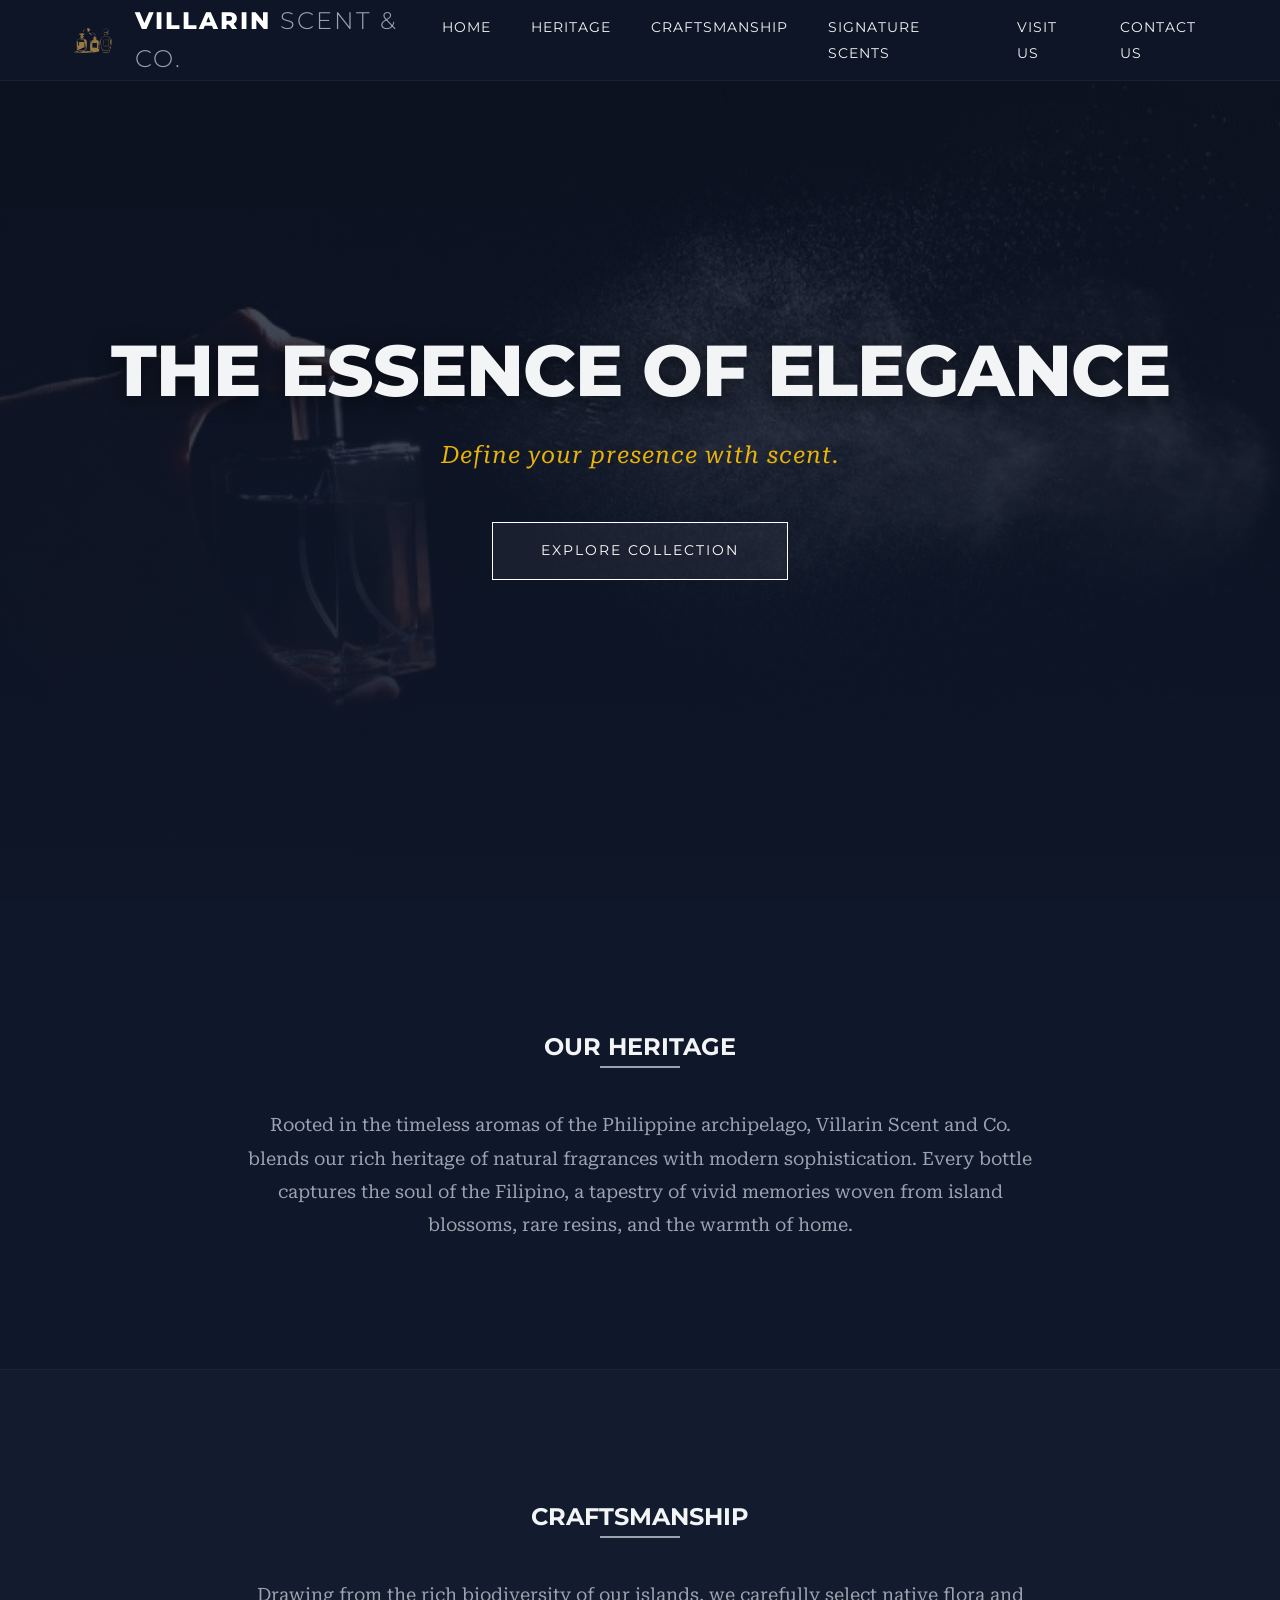
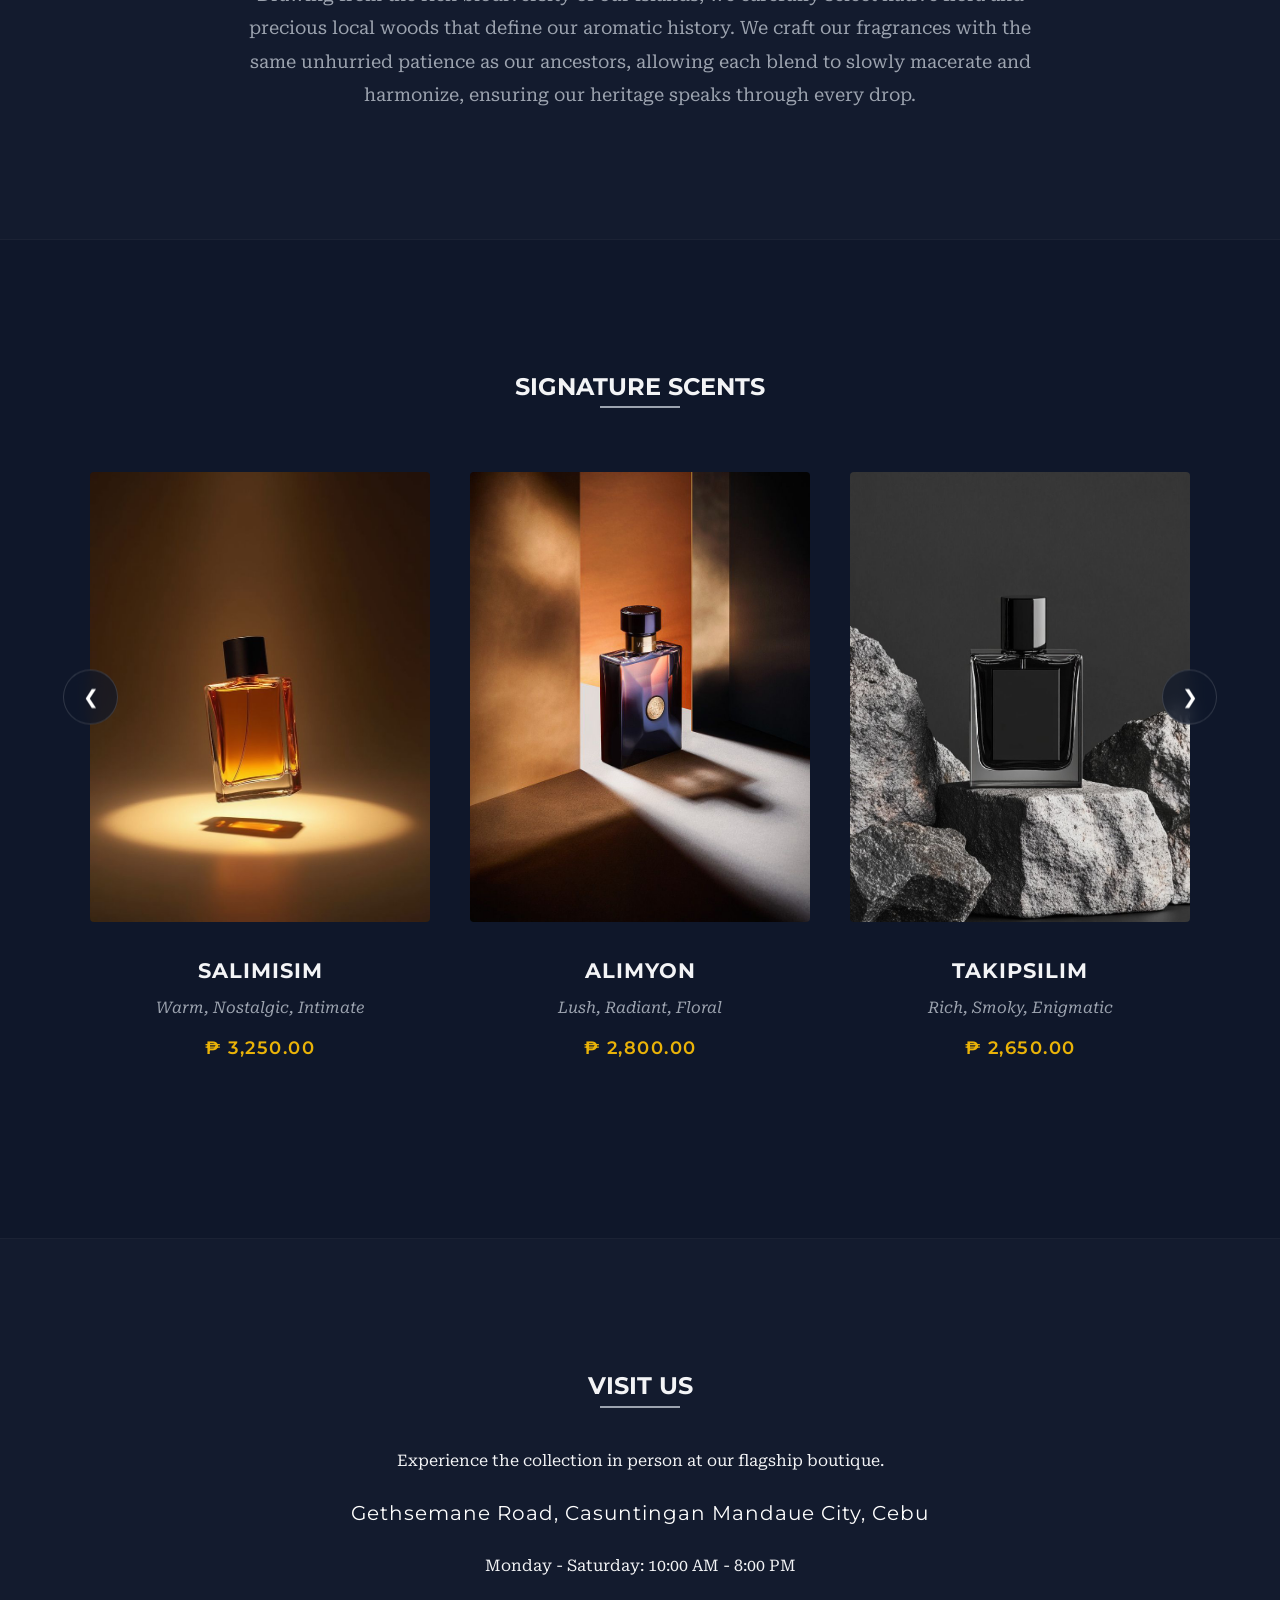
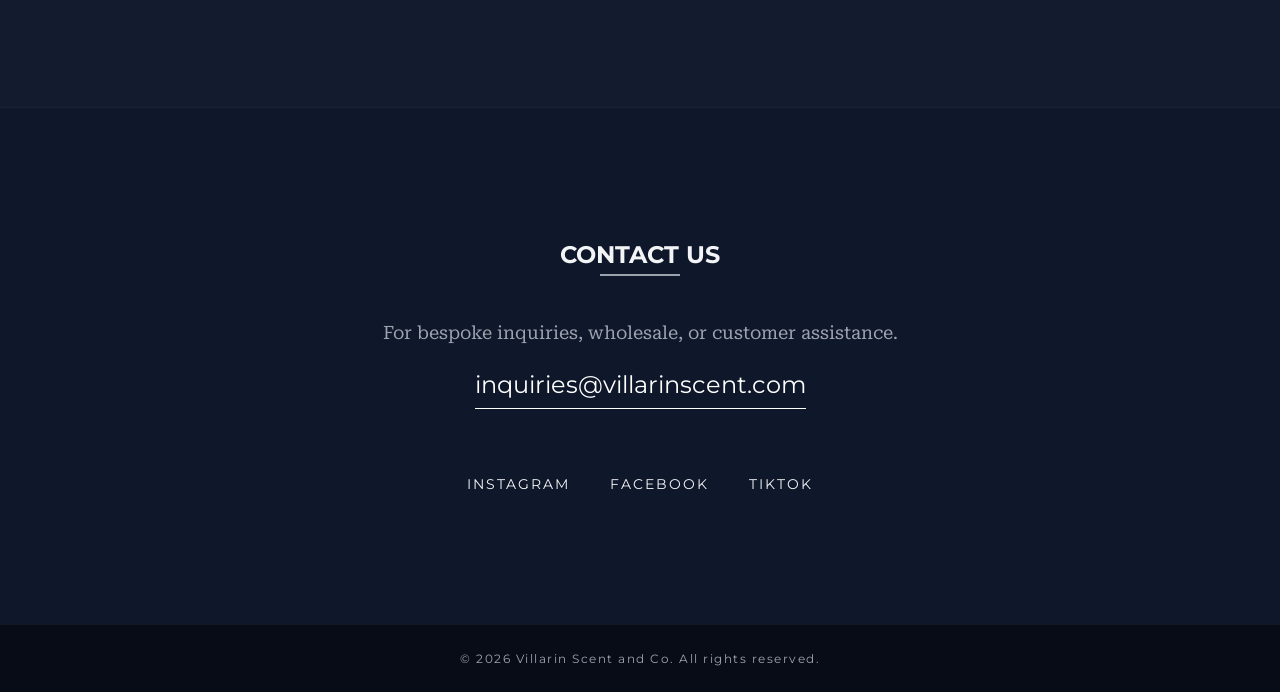
==== index.html @ 248d6e1f "[Company Webpage]" ====
<!DOCTYPE html>
<html lang="en">
<head>
    <meta charset="UTF-8">
    <meta name="viewport" content="width=device-width, initial-scale=1.0">
    <title>Villarin Scent and Co. | Premium Fragrances</title>
    
    <link rel="preconnect" href="https://fonts.googleapis.com">
    <link rel="preconnect" href="https://fonts.gstatic.com" crossorigin>
    <link href="https://fonts.googleapis.com/css2?family=Montserrat:wght@400;600;800&family=Roboto+Serif:ital,wght@0,300;0,400;1,300&display=swap" rel="stylesheet">
    
    <link rel="stylesheet" href="css/style.css">
</head>

<body>

    <!-- Global Persistent Background -->
    <div class="global-bg"></div>

    <!-- Navigation -->
    <nav class="navbar glass-panel">
        <div class="nav-container">
            <!-- Brand Logo -->
            <a href="#home" class="brand-logo">
                <img src="images/villarin scent and co. logo.png" alt="Villarin Logo" class="brand-icon">
                <span class="brand-text">Villarin <span>Scent & Co.</span></span>
            </a>
            
            <!-- CSS-only Mobile Menu Toggle -->
            <input type="checkbox" id="menu-toggle" class="menu-checkbox">
            <label for="menu-toggle" class="mobile-menu-btn">
                ☰
            </label>

            <!-- Nav Links -->
            <ul class="nav-links">
                <li><a href="#home">Home</a></li>
                <li><a href="#heritage">Heritage</a></li>
                <li><a href="#craftsmanship">Craftsmanship</a></li>
                <li><a href="#signature-scents">Signature Scents</a></li>
                <li><a href="#visit-us">Visit Us</a></li>
                <li><a href="#contact-us">Contact Us</a></li>
            </ul>
        </div>
    </nav>

    <!-- Home Section -->
    <section id="home" class="hero">
        <div class="hero-content fade-in-load">
            <h1>The Essence of Elegance</h1>
            <p class="tagline">Define your presence with scent.</p>
            <a href="#signature-scents" class="cta-button">Explore Collection</a>
        </div>
    </section>

    <!-- Heritage Section -->
    <section id="heritage" class="content-section scroll-reveal">
        <div class="section-container text-center">
            <h2>Our Heritage</h2>
            <div class="divider"></div>
            <p class="lead-text">
                Rooted in the timeless aromas of the Philippine archipelago, Villarin Scent and Co. blends our rich heritage of natural fragrances with modern sophistication. Every bottle captures the soul of the Filipino, a tapestry of vivid memories woven from island blossoms, rare resins, and the warmth of home.
            </p>
        </div>
    </section>

    <!-- Craftsmanship Section -->
    <section id="craftsmanship" class="content-section bg-alt scroll-reveal">
        <div class="section-container text-center">
            <h2>Craftsmanship</h2>
            <div class="divider"></div>
            <p class="lead-text">
                Drawing from the rich biodiversity of our islands, we carefully select native flora and precious local woods that define our aromatic history. We craft our fragrances with the same unhurried patience as our ancestors, allowing each blend to slowly macerate and harmonize, ensuring our heritage speaks through every drop.
            </p>
        </div>
    </section>

    <!-- Signature Scents Section -->
    <section id="signature-scents" class="content-section scroll-reveal">
        <div class="section-container relative-container">
            <h2 class="text-center">Signature Scents</h2>
            <div class="divider"></div>
            
            <div class="carousel-wrapper">
                <!-- Left Arrow -->
                <button class="carousel-btn prev-btn" id="slide-left">&#10094;</button>
                
                <div class="carousel-track" id="scent-track">
                    <!-- Product 1 -->
                    <div class="product-card">
                        <div class="product-image" style="background-image: url('images/Salimisim.jpg');">
                            <a href="#" class="image-overlay view-details-btn" 
                               data-title="Salimisim" 
                               data-price="₱ 3,250.00" 
                               data-notes="Muscovado Sugar, Manila Elemi (Native Resin), Vanilla Bean, Sandalwood" 
                               data-desc="A comforting fragrance that evokes the warmth of ancestral homes and quiet provincial afternoons. Salimisim stays close to the skin, blending creamy native woods and soft sweetness into a deeply personal scent." 
                               data-image="images/Salimisim.jpg">
                               <span>View Details</span>
                            </a>
                        </div>
                        <h3>Salimisim</h3>
                        <p>Warm, Nostalgic, Intimate</p>
                        <div class="product-price">₱ 3,250.00</div>
                    </div>
                    <!-- Product 2 -->
                    <div class="product-card">
                        <div class="product-image" style="background-image: url('images/Alimyon.jpg');">
                            <a href="#" class="image-overlay view-details-btn" 
                               data-title="Alimyon" 
                               data-price="₱ 2,800.00" 
                               data-notes="Ylang-Ylang, Sampaguita (Philippine Jasmine), Coconut Water, White Musk" 
                               data-desc="A tribute to the rich botanical heritage of the islands. Alimyon captures the intoxicating scent of native Philippine blooms carried by a warm tropical breeze, perfect for a luxurious daytime signature." 
                               data-image="images/Alimyon.jpg">
                               <span>View Details</span>
                            </a>
                        </div>
                        <h3>Alimyon</h3>
                        <p>Lush, Radiant, Floral</p>
                        <div class="product-price">₱ 2,800.00</div>
                    </div>
                    <!-- Product 3 -->
                    <div class="product-card">
                        <div class="product-image" style="background-image: url('images/Takipsilim.jpg');">
                            <a href="#" class="image-overlay view-details-btn" 
                               data-title="Takipsilim" 
                               data-price="₱ 2,650.00" 
                               data-notes="Philippine Agarwood (Oud), Black Pepper, Roasted Cacao, Leather" 
                               data-desc="A deeply alluring fragrance inspired by the fading tropical sun. Takipsilim is crafted for the evening, leaving a rich, woody trail reminiscent of shadowed forests and ember-lit island nights that commands attention." 
                               data-image="images/Takipsilim.jpg">
                               <span>View Details</span>
                            </a>
                        </div>
                        <h3>Takipsilim</h3>
                        <p>Rich, Smoky, Enigmatic</p>
                        <div class="product-price">₱ 2,650.00</div>
                    </div>
                    <!-- Product 4 -->
                    <div class="product-card">
                        <div class="product-image" style="background-image: url('images/Kalinaw.jpg');">
                            <a href="#" class="image-overlay view-details-btn" 
                               data-title="Kalinaw" 
                               data-price="₱ 3,100.00" 
                               data-notes="Calamansi, Crushed Bamboo Leaves, Sea Salt, Vetiver" 
                               data-desc="The pure essence of a quiet morning by a secluded island shore. Kalinaw is a clean, airy, and grounding fragrance that brings a sense of absolute peace and clarity to the wearer." 
                               data-image="images/Kalinaw.jpg">
                               <span>View Details</span>
                            </a>
                        </div>
                        <h3>Kalinaw</h3>
                        <p>Crisp, Serene, Aquatic</p>
                        <div class="product-price">₱ 3,100.00</div>
                    </div>
                    <!-- Product 5 -->
                    <div class="product-card">
                        <div class="product-image" style="background-image: url('images/Silyab.jpg');">
                            <a href="#" class="image-overlay view-details-btn" 
                               data-title="Silyab" 
                               data-price="₱ 2,900.00" 
                               data-notes="Native Ginger, Philippine Pomelo, Pink Peppercorn, Cedarwood" 
                               data-desc="An energetic and punchy scent that instantly ignites the senses. Silyab represents the passionate warmth and lively spirit of the Filipino people, delivering a sharp, spicy freshness that leaves a lasting mark." 
                               data-image="images/Silyab.jpg">
                               <span>View Details</span>
                            </a>
                        </div>
                        <h3>Silyab</h3>
                        <p>Bold, Fiery, Vibrant</p>
                        <div class="product-price">₱ 2,900.00</div>
                    </div>
                    <!-- Product 6 -->
                    <div class="product-card">
                        <div class="product-image" style="background-image: url('images/Banaag.jpg');">
                            <a href="#" class="image-overlay view-details-btn" 
                               data-title="Banaag" 
                               data-price="₱ 2,500.00" 
                               data-notes="Dalandan (Native Orange), Mango Nectar, Lotus Blossom, Light Amber" 
                               data-desc="Like the first rays of the morning sun breaking over the archipelago. Banaag is a lively, optimistic fragrance that brightens the day with a burst of native citrus and fresh tropical sweetness." 
                               data-image="images/Banaag.jpg">
                               <span>View Details</span>
                            </a>
                        </div>
                        <h3>Banaag</h3>
                        <p>Bright, Effervescent, Uplifting</p>
                        <div class="product-price">₱ 2,500.00</div>
                    </div>
                </div>

                <!-- Right Arrow -->
                <button class="carousel-btn next-btn" id="slide-right">&#10095;</button>
            </div>
        </div>
    </section>

    <!-- Visit Us Section -->
    <section id="visit-us" class="content-section bg-alt scroll-reveal">
        <div class="section-container text-center">
            <h2>Visit Us</h2>
            <div class="divider"></div>
            <div class="contact-info">
                <p>Experience the collection in person at our flagship boutique.</p>
                <p class="highlight">Gethsemane Road, Casuntingan Mandaue City, Cebu</p>
                <p>Monday - Saturday: 10:00 AM - 8:00 PM</p>
            </div>
        </div>
    </section>

    <!-- Contact Section -->
    <section id="contact-us" class="content-section scroll-reveal">
        <div class="section-container text-center">
            <h2>Contact Us</h2>
            <div class="divider"></div>
            <p class="lead-text">For bespoke inquiries, wholesale, or customer assistance.</p>
            <a href="mailto:inquiries@villarinscent.com" class="email-link">inquiries@villarinscent.com</a>
            
            <div class="contact-socials">
                <a href="#">Instagram</a>
                <a href="#">Facebook</a>
                <a href="#">TikTok</a>
            </div>
        </div>
    </section>

    <footer>
        <p>&copy; 2026 Villarin Scent and Co. All rights reserved.</p>
    </footer>

    <!-- Product Details Modal (Hidden) -->
    <div id="product-modal" class="modal-overlay">
        <div class="modal-content glass-panel">
            <span class="close-modal" id="close-modal">&times;</span>
            <div class="modal-body">
                <div class="modal-image" id="modal-img"></div>
                <div class="modal-info">
                    <h3 id="modal-title">Product Title</h3>
                    <div class="product-price modal-price" id="modal-price">₱ 0.00</div>
                    <div class="divider" style="margin: 1.5rem 0; width: 40px;"></div>
                    <p id="modal-desc" class="modal-desc-text">Description</p>
                    <div class="modal-notes">
                        <span class="notes-title">Key Notes:</span>
                        <p id="modal-notes-text">Notes go here.</p>
                    </div>
                    <!-- Inquire Now -->
                    <a href="#contact-us" class="cta-button modal-btn" id="modal-buy-btn">Inquire Now</a>
                </div>
            </div>
        </div>
    </div>

    <script src="js/script.js"></script>
    
</body>

</html>
---- css/style.css ----
/* Reset & Base Styles */
* {
    margin: 0;
    padding: 0;
    box-sizing: border-box;
}

html {
    scroll-behavior: smooth;
}

:root {
    --color-dark: #0f172a;
    --color-darker: #080c17;
    --color-light: #f3f4f6;
    --color-muted: #9ca3af;
    --color-accent: #ffffff;
    --color-gold: #eab308;
    --font-heading: 'Montserrat', sans-serif;
    --font-body: 'Roboto Serif', serif;
}

body {
    background-color: var(--color-dark);
    color: var(--color-light);
    font-family: var(--font-body);
    line-height: 1.6;
    -webkit-font-smoothing: antialiased;
    overflow-x: hidden;
}

/* Enable this class via JS when modal is open to stop page scrolling */
body.modal-open {
    overflow: hidden;
}

/* Global Persistent Background */
.global-bg {
    position: fixed;
    top: 0;
    left: 0;
    width: 100%;
    height: 100vh;
    background: url('../images/cover.jpg') no-repeat center center/cover;
    z-index: -2;
}

/* Dark gradient overlay to ensure text is always readable over the background */
.global-bg::after {
    content: '';
    position: absolute;
    top: 0;
    left: 0;
    width: 100%;
    height: 100%;
    background: linear-gradient(to bottom, rgba(15, 23, 42, 0.7), rgba(15, 23, 42, 0.95));
}

/* Typography & Utilities */
h1, h2, h3, .brand-text, .nav-links a, .cta-button, .contact-socials a, .notes-title {
    font-family: var(--font-heading);
    text-transform: uppercase;
}

.text-center { text-align: center; }
.bg-alt { background-color: rgba(255, 255, 255, 0.02); border-top: 1px solid rgba(255, 255, 255, 0.03); border-bottom: 1px solid rgba(255, 255, 255, 0.03); }

.divider {
    width: 50px;
    height: 2px;
    background-color: var(--color-muted);
    margin: 0 auto 2.5rem auto;
    transition: width 0.6s cubic-bezier(0.25, 0.8, 0.25, 1);
}

.content-section.active .divider {
    width: 80px; 
}

.relative-container {
    position: relative;
}

/* Animations */
.fade-in-load {
    animation: fadeInUp 1.2s cubic-bezier(0.25, 0.8, 0.25, 1) forwards;
    opacity: 0;
    transform: translateY(30px);
}

@keyframes fadeInUp {
    to {
        opacity: 1;
        transform: translateY(0);
    }
}

.scroll-reveal {
    opacity: 0;
    transform: translateY(40px);
    transition: opacity 0.8s ease-out, transform 0.8s cubic-bezier(0.25, 0.8, 0.25, 1);
}

.scroll-reveal.active {
    opacity: 1;
    transform: translateY(0);
}

/* Navigation */
.navbar {
    position: fixed;
    top: 0;
    width: 100%;
    z-index: 1000;
    transition: all 0.3s ease;
}

.glass-panel {
    background: rgba(15, 23, 42, 0.75);
    backdrop-filter: blur(16px);
    -webkit-backdrop-filter: blur(16px);
    border-bottom: 1px solid rgba(255, 255, 255, 0.05);
}

.nav-container {
    max-width: 100%;
    padding: 0 4rem;
    height: 80px;
    display: flex;
    justify-content: space-between;
    align-items: center;
}

.brand-logo {
    display: flex;
    align-items: center;
    gap: 1rem;
    text-decoration: none;
    transition: opacity 0.3s ease;
}

.brand-logo:hover {
    opacity: 0.8;
}

.brand-icon {
    height: 55px; 
    width: auto;
    object-fit: contain;
}

.brand-text {
    font-size: 1.5rem;
    font-weight: 800;
    color: var(--color-accent);
    letter-spacing: 2px;
}

.brand-text span {
    font-weight: 300;
    color: var(--color-muted);
}

.nav-links {
    list-style: none;
    display: flex;
    gap: 2.5rem;
}

.nav-links a {
    color: var(--color-light);
    text-decoration: none;
    font-size: 0.85rem;
    letter-spacing: 1px;
    position: relative;
    padding-bottom: 5px;
    transition: color 0.3s ease;
}

.nav-links a::after {
    content: '';
    position: absolute;
    width: 0;
    height: 2px;
    bottom: 0;
    left: 50%;
    background-color: var(--color-accent);
    transition: all 0.4s cubic-bezier(0.25, 0.8, 0.25, 1);
    transform: translateX(-50%);
}

.nav-links a:hover {
    color: var(--color-accent);
}

.nav-links a:hover::after {
    width: 100%; 
}

.menu-checkbox {
    display: none;
}

.mobile-menu-btn {
    display: none;
    color: var(--color-accent);
    font-size: 1.5rem;
    cursor: pointer;
    user-select: none;
}

/* Sections & Layout */
.content-section {
    padding: 8rem 2rem;
}

.section-container {
    max-width: 1100px;
    margin: 0 auto;
}

.lead-text {
    font-size: 1.15rem;
    color: var(--color-muted);
    max-width: 800px;
    margin: 0 auto;
    line-height: 1.8;
}

/* Hero Section */
.hero {
    height: 100vh;
    display: flex;
    align-items: center;
    justify-content: center;
    text-align: center;
    position: relative;
    /* Background removed here, it is now handled by .global-bg */
}

.hero-content {
    position: relative;
    z-index: 10;
    padding: 0 2rem;
    animation-delay: 0.2s;
}

.hero-content h1 {
    font-size: 4.5rem;
    font-weight: 800;
    margin-bottom: 0.5rem;
    letter-spacing: -1px;
    text-shadow: 0 4px 20px rgba(0,0,0,0.5);
}

.hero-content .tagline {
    font-size: 1.5rem;
    color: var(--color-gold);
    margin-bottom: 3rem;
    font-weight: 400;
    font-style: italic;
    letter-spacing: 1px;
}

.cta-button {
    display: inline-block;
    padding: 1rem 3rem;
    border: 1px solid var(--color-accent);
    color: var(--color-accent);
    text-decoration: none;
    letter-spacing: 2px;
    font-size: 0.9rem;
    position: relative;
    overflow: hidden;
    transition: all 0.4s ease;
    z-index: 1;
    background: rgba(255, 255, 255, 0.05);
    backdrop-filter: blur(4px);
    cursor: pointer;
}

.cta-button::before {
    content: '';
    position: absolute;
    top: 0;
    left: 0;
    width: 0%;
    height: 100%;
    background-color: var(--color-accent);
    transition: all 0.5s cubic-bezier(0.25, 0.8, 0.25, 1);
    z-index: -1;
}

.cta-button:hover::before {
    width: 100%; 
}

.cta-button:hover {
    color: var(--color-dark);
    box-shadow: 0 0 20px rgba(255, 255, 255, 0.3);
}

/* Carousel & Product Cards */
.carousel-wrapper {
    position: relative;
    display: flex;
    align-items: center;
    margin-top: 4rem;
    width: 100%;
}

.carousel-track {
    display: flex;
    gap: 2.5rem;
    overflow-x: auto;
    scroll-snap-type: x mandatory;
    scroll-behavior: smooth;
    padding-bottom: 2rem;
    scrollbar-width: none;
    -ms-overflow-style: none;
    width: 100%;
}

.carousel-track::-webkit-scrollbar {
    display: none;
}

.product-card {
    flex: 0 0 calc((100% - 5rem) / 3); 
    scroll-snap-align: start;
    transition: transform 0.4s ease, box-shadow 0.4s ease;
    padding-bottom: 1rem;
    border-radius: 4px;
}

.product-card:hover {
    transform: translateY(-12px);
    box-shadow: 0 20px 40px -15px rgba(234, 179, 8, 0.15); 
}

.product-image {
    height: 450px; 
    background-color: var(--color-darker);
    background-size: cover;
    background-position: center;
    position: relative;
    overflow: hidden;
    border-radius: 4px;
}

a.image-overlay {
    position: absolute;
    top: 0;
    left: 0;
    width: 100%;
    height: 100%;
    background: rgba(15, 23, 42, 0.5);
    backdrop-filter: blur(6px);
    -webkit-backdrop-filter: blur(6px);
    display: flex;
    align-items: center;
    justify-content: center;
    opacity: 0;
    text-decoration: none;
    transition: all 0.4s ease;
}

.product-image:hover .image-overlay {
    opacity: 1;
}

.image-overlay span {
    font-family: var(--font-heading);
    color: var(--color-accent);
    letter-spacing: 2px;
    border: 1px solid var(--color-accent);
    padding: 0.75rem 1.5rem;
    font-size: 0.8rem;
    transform: translateY(20px);
    transition: transform 0.4s cubic-bezier(0.25, 0.8, 0.25, 1);
}

.product-image:hover .image-overlay span {
    transform: translateY(0);
}

.product-card h3 {
    margin-top: 2rem;
    font-size: 1.3rem;
    text-align: center;
    letter-spacing: 1px;
}

.product-card p {
    color: var(--color-muted);
    font-style: italic;
    margin-top: 0.5rem;
    text-align: center;
}

.product-price {
    font-family: var(--font-heading);
    color: var(--color-gold);
    font-size: 1.15rem;
    font-weight: 600;
    text-align: center;
    margin-top: 0.75rem;
    letter-spacing: 1.5px;
}

/* Carousel Navigation Buttons */
.carousel-btn {
    position: absolute;
    top: 225px;
    transform: translateY(-50%);
    background: rgba(15, 23, 42, 0.7);
    border: 1px solid rgba(255, 255, 255, 0.15);
    color: var(--color-accent);
    width: 55px;
    height: 55px;
    border-radius: 50%;
    font-size: 1.2rem;
    cursor: pointer;
    z-index: 10;
    display: flex;
    align-items: center;
    justify-content: center;
    backdrop-filter: blur(8px);
    transition: all 0.4s cubic-bezier(0.25, 0.8, 0.25, 1);
}

.carousel-btn:hover {
    background: var(--color-accent);
    color: var(--color-dark);
    transform: translateY(-50%) scale(1.15);
    box-shadow: 0 0 20px rgba(255, 255, 255, 0.2);
}

.prev-btn { left: -27px; }
.next-btn { right: -27px; }

/* Product Modal Styles */
.modal-overlay {
    position: fixed;
    top: 0;
    left: 0;
    width: 100%;
    height: 100vh;
    background: rgba(0, 0, 0, 0.8);
    backdrop-filter: blur(8px);
    -webkit-backdrop-filter: blur(8px);
    display: flex;
    align-items: center;
    justify-content: center;
    z-index: 9999;
    opacity: 0;
    visibility: hidden;
    transition: all 0.4s ease;
}

.modal-overlay.active {
    opacity: 1;
    visibility: visible;
}

.modal-content {
    width: 90%;
    max-width: 900px;
    background: rgba(15, 23, 42, 0.85);
    border: 1px solid rgba(255, 255, 255, 0.1);
    border-radius: 8px;
    position: relative;
    transform: translateY(30px) scale(0.95);
    transition: all 0.4s cubic-bezier(0.25, 0.8, 0.25, 1);
    box-shadow: 0 25px 50px -12px rgba(0, 0, 0, 0.5);
    overflow: hidden;
}

.modal-overlay.active .modal-content {
    transform: translateY(0) scale(1);
}

.close-modal {
    position: absolute;
    top: 15px;
    right: 20px;
    color: var(--color-muted);
    font-size: 2rem;
    font-weight: 300;
    cursor: pointer;
    transition: color 0.3s ease;
    z-index: 10;
}

.close-modal:hover {
    color: var(--color-accent);
}

.modal-body {
    display: flex;
    flex-wrap: wrap;
}

.modal-image {
    flex: 1 1 400px;
    min-height: 400px;
    background-size: cover;
    background-position: center;
    background-color: var(--color-darker);
}

.modal-info {
    flex: 1 1 400px;
    padding: 3rem;
    display: flex;
    flex-direction: column;
    justify-content: center;
}

.modal-info h3 {
    font-size: 2rem;
    margin-bottom: 0.5rem;
    letter-spacing: 1px;
}

.modal-price {
    text-align: left;
    font-size: 1.5rem;
    margin-top: 0;
}

.modal-desc-text {
    color: var(--color-light);
    line-height: 1.8;
    margin-bottom: 1.5rem;
}

.modal-notes {
    background: rgba(255, 255, 255, 0.03);
    padding: 1.5rem;
    border-left: 2px solid var(--color-gold);
    margin-bottom: 2.5rem;
}

.notes-title {
    font-size: 0.85rem;
    color: var(--color-muted);
    letter-spacing: 2px;
    display: block;
    margin-bottom: 0.5rem;
}

.modal-notes p {
    color: var(--color-light);
    font-style: italic;
}

.modal-btn {
    text-align: center;
    width: fit-content;
}

/* Contact, Socials & Visit Us */
.contact-info .highlight {
    font-family: var(--font-heading);
    color: var(--color-accent);
    font-size: 1.25rem;
    margin: 1.5rem 0;
    letter-spacing: 1px;
}

.email-link {
    font-family: var(--font-heading);
    color: var(--color-accent);
    font-size: 1.5rem;
    text-decoration: none;
    position: relative;
    padding-bottom: 5px;
    transition: color 0.3s ease;
    display: inline-block;
    margin-top: 1rem;
}

.email-link::after {
    content: '';
    position: absolute;
    width: 100%;
    height: 1px;
    bottom: 0;
    left: 0;
    background-color: var(--color-accent);
    transition: width 0.4s cubic-bezier(0.25, 0.8, 0.25, 1);
}

.email-link:hover::after {
    width: 0%;
}

.email-link:hover {
    color: var(--color-muted);
}

.contact-socials {
    display: flex;
    justify-content: center;
    gap: 2.5rem;
    margin-top: 4rem;
}

.contact-socials a {
    color: var(--color-light);
    text-decoration: none;
    font-size: 0.9rem;
    letter-spacing: 2px;
    transition: color 0.3s ease, transform 0.3s ease;
    display: inline-block;
}

.contact-socials a:hover {
    color: var(--color-gold);
    transform: translateY(-4px);
}

/* Footer */
footer {
    background: var(--color-darker);
    padding: 1.5rem 2rem;
    text-align: center;
    border-top: 1px solid rgba(255, 255, 255, 0.05);
}

footer p {
    font-family: var(--font-heading);
    font-size: 0.75rem;
    color: var(--color-muted);
    letter-spacing: 1.5px;
}

/* Responsive Design */
@media (max-width: 950px) {
    .product-card {
        flex: 0 0 calc((100% - 2.5rem) / 2);
    }
}

@media (max-width: 860px) {
    .hero-content h1 {
        font-size: 3.5rem;
    }
    
    .nav-container {
        padding: 0 2rem;
    }
    
    .mobile-menu-btn {
        display: block;
    }

    .nav-links {
        position: absolute;
        top: 80px;
        left: 0;
        width: 100%;
        background: rgba(15, 23, 42, 0.98);
        backdrop-filter: blur(16px);
        -webkit-backdrop-filter: blur(16px);
        flex-direction: column;
        align-items: center;
        padding: 2rem 0;
        gap: 1.5rem;
        transform: translateY(-150%);
        opacity: 0;
        transition: all 0.4s ease;
        border-bottom: 1px solid rgba(255,255,255,0.1);
        z-index: 999;
    }

    .nav-links a::after {
        display: none; 
    }

    .menu-checkbox:checked ~ .nav-links {
        transform: translateY(0);
        opacity: 1;
    }
}

@media (max-width: 600px) {
    .content-section {
        padding: 6rem 1.5rem;
    }

    .hero-content h1 {
        font-size: 2.5rem;
    }
    
    .hero-content .tagline {
        font-size: 1.15rem;
    }

    .product-card {
        flex: 0 0 100%;
    }
    
    .product-image {
        height: 400px;
    }

    .prev-btn { left: 10px; }
    .next-btn { right: 10px; }
    
    .carousel-btn {
        width: 45px;
        height: 45px;
        font-size: 1rem;
        background: rgba(15, 23, 42, 0.85);
    }
    
    .brand-icon {
        height: 42px; 
    }
    
    .brand-text {
        font-size: 1.25rem;
    }
    
    .email-link {
        font-size: 1.15rem;
    }
    
    .contact-socials {
        flex-direction: column;
        gap: 1.5rem;
    }
    
    /* Mobile Modal Fixes */
    .modal-info {
        padding: 2rem 1.5rem;
    }
    
    .modal-image {
        min-height: 250px;
    }
    
    .modal-info h3 {
        font-size: 1.75rem;
    }
}
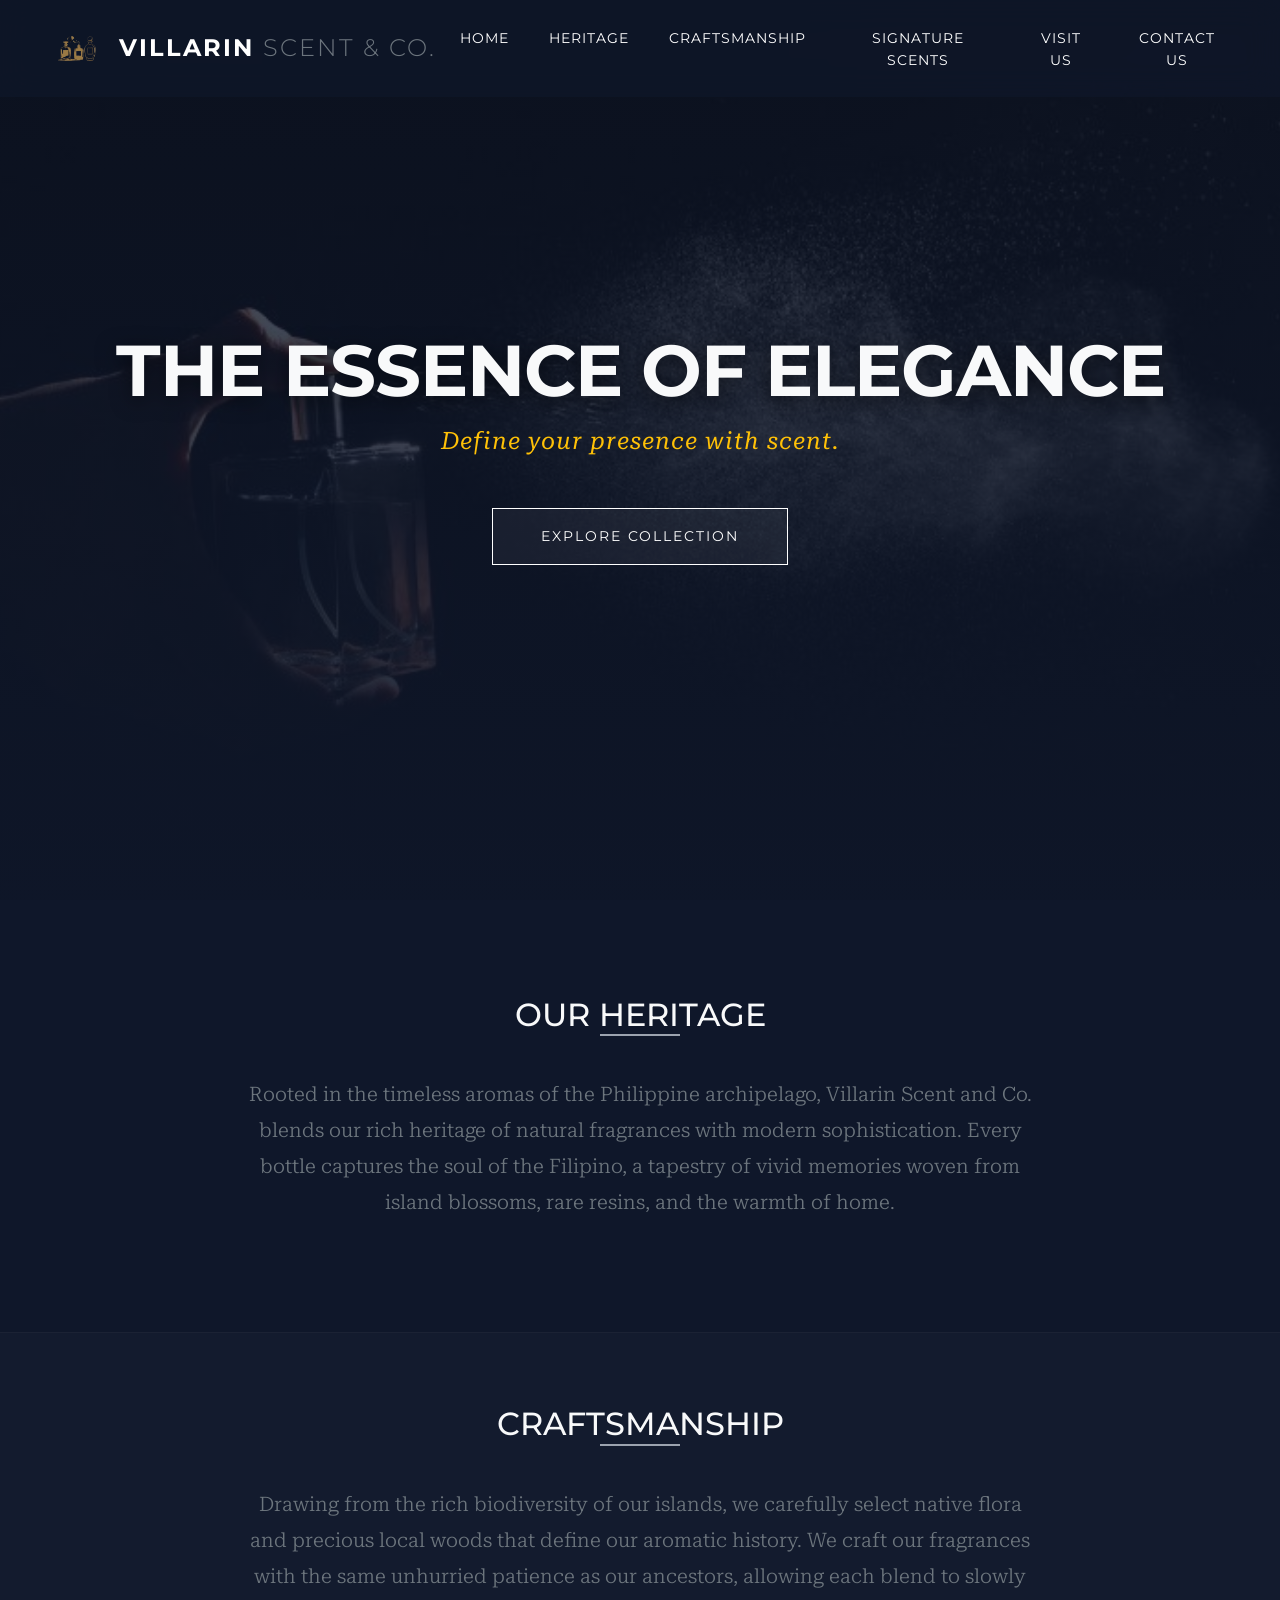
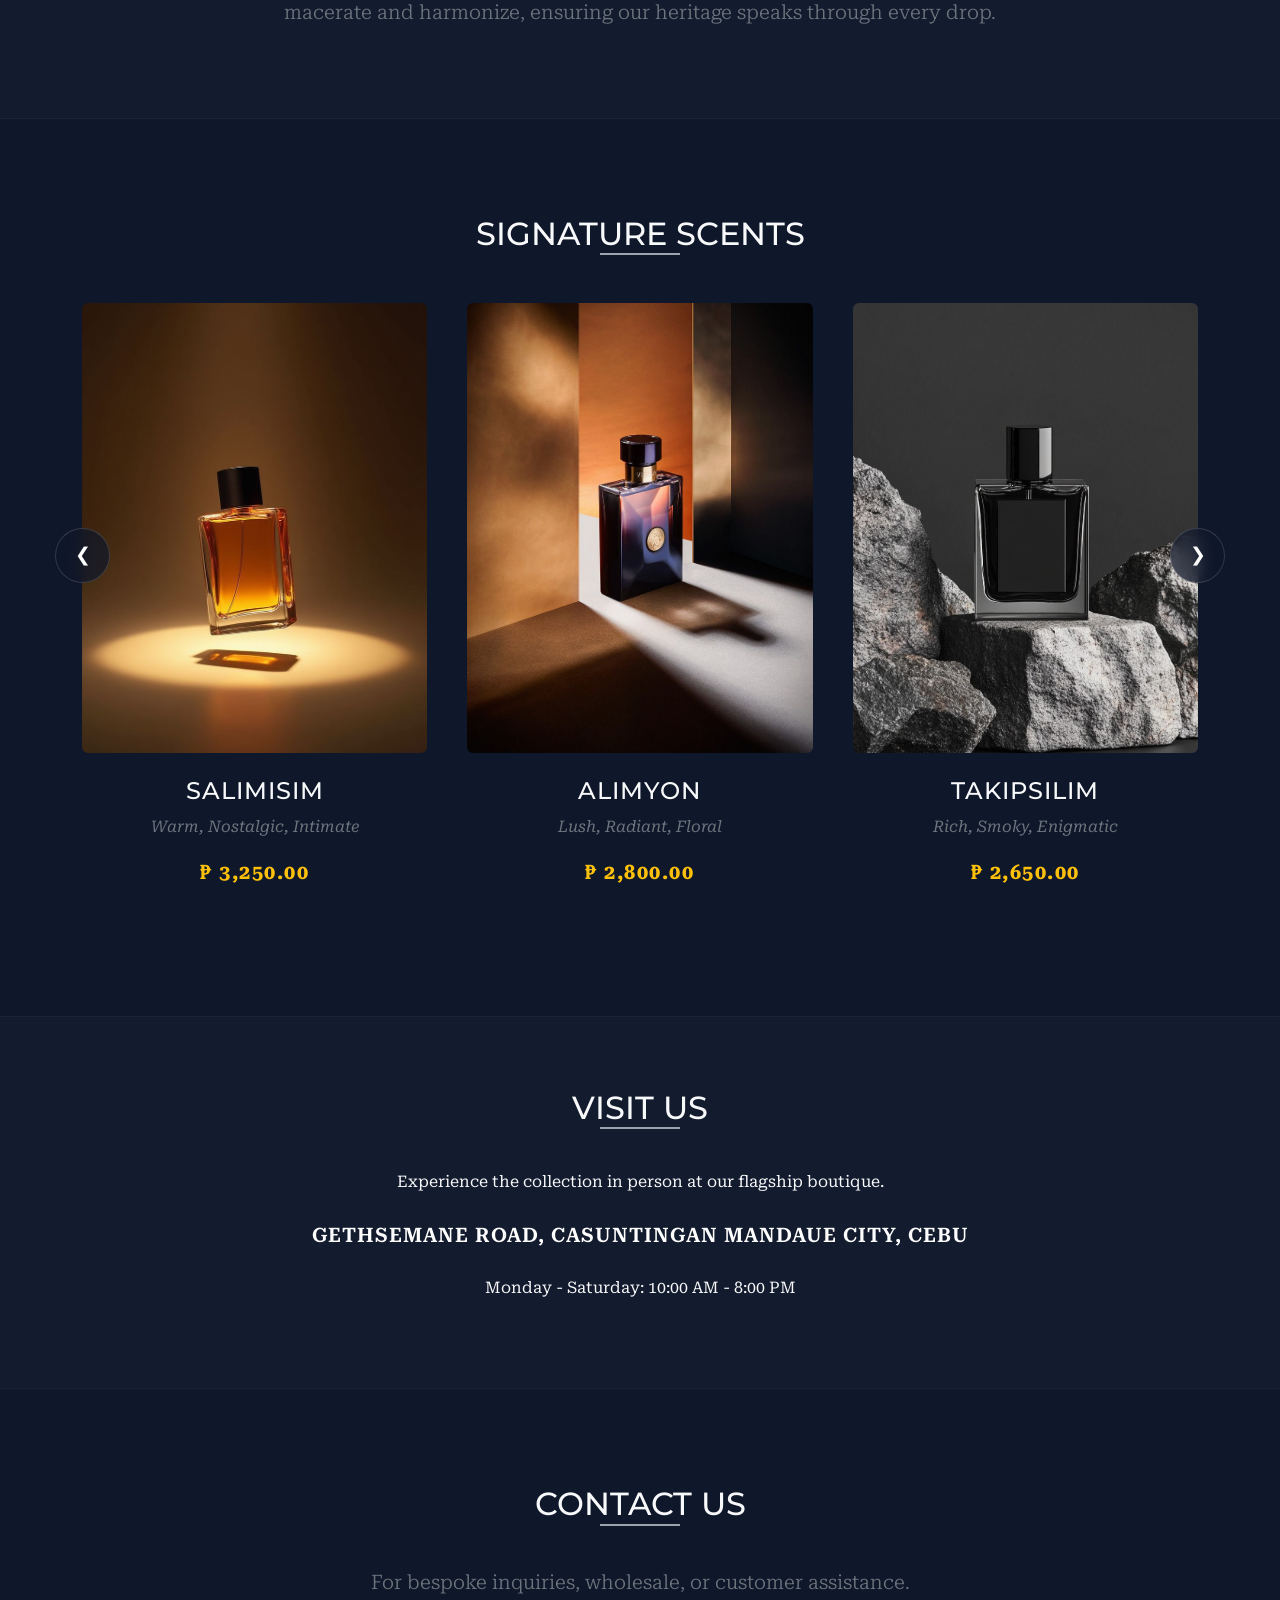
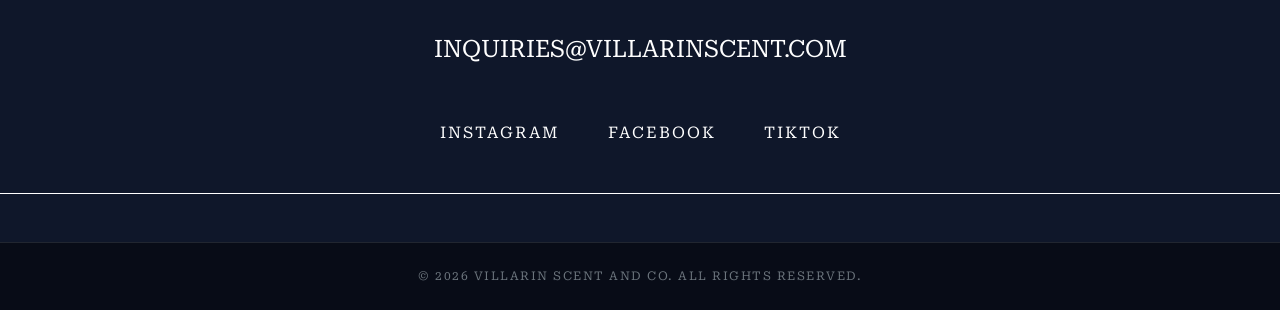
==== commit 054f5851: "[Integrating Bootstrap for HTML, CSS and JS]" ====
--- a/index.html
+++ b/index.html
@@ -9,244 +9,250 @@
     <link rel="preconnect" href="https://fonts.gstatic.com" crossorigin>
     <link href="https://fonts.googleapis.com/css2?family=Montserrat:wght@400;600;800&family=Roboto+Serif:ital,wght@0,300;0,400;1,300&display=swap" rel="stylesheet">
     
+    <link href="https://cdn.jsdelivr.net/npm/bootstrap@5.3.3/dist/css/bootstrap.min.css" rel="stylesheet">
     <link rel="stylesheet" href="css/style.css">
 </head>
 
-<body>
+<body class="text-light">
 
     <!-- Global Persistent Background -->
     <div class="global-bg"></div>
 
     <!-- Navigation -->
-    <nav class="navbar glass-panel">
-        <div class="nav-container">
+    <nav class="navbar navbar-expand-lg fixed-top glass-panel py-3">
+        <div class="container-fluid px-4 px-md-5">
             <!-- Brand Logo -->
-            <a href="#home" class="brand-logo">
+            <a href="#home" class="navbar-brand d-flex align-items-center gap-3">
                 <img src="images/villarin scent and co. logo.png" alt="Villarin Logo" class="brand-icon">
-                <span class="brand-text">Villarin <span>Scent & Co.</span></span>
+                <span class="fs-4 fw-bolder text-white text-uppercase" style="letter-spacing: 2px;">Villarin <span class="fw-light text-secondary">Scent & Co.</span></span>
             </a>
             
-            <!-- CSS-only Mobile Menu Toggle -->
-            <input type="checkbox" id="menu-toggle" class="menu-checkbox">
-            <label for="menu-toggle" class="mobile-menu-btn">
-                ☰
-            </label>
+            <!-- Changed to Bootstrap Mobile Menu Toggle -->
+             <button class="navbar-toggler border-0 shadow-none text-white fs-2 p-0" type="button" data-bs-toggle="collapse" data-bs-target="#mainNav"> ☰ </button>
+            
 
             <!-- Nav Links -->
-            <ul class="nav-links">
-                <li><a href="#home">Home</a></li>
-                <li><a href="#heritage">Heritage</a></li>
-                <li><a href="#craftsmanship">Craftsmanship</a></li>
-                <li><a href="#signature-scents">Signature Scents</a></li>
-                <li><a href="#visit-us">Visit Us</a></li>
-                <li><a href="#contact-us">Contact Us</a></li>
-            </ul>
+            <div class="collapse navbar-collapse" id="mainNav">
+                <ul class="navbar-nav ms-auto gap-lg-4 text-center mt-4 mt-lg-0">
+                    <li class="nav-item"><a class="nav-link custom-nav-link text-white text-uppercase" href="#home">Home</a></li>
+                    <li class="nav-item"><a class="nav-link custom-nav-link text-white text-uppercase" href="#heritage">Heritage</a></li>
+                    <li class="nav-item"><a class="nav-link custom-nav-link text-white text-uppercase" href="#craftsmanship">Craftsmanship</a></li>
+                    <li class="nav-item"><a class="nav-link custom-nav-link text-white text-uppercase" href="#signature-scents">Signature Scents</a></li>
+                    <li class="nav-item"><a class="nav-link custom-nav-link text-white text-uppercase" href="#visit-us">Visit Us</a></li>
+                    <li class="nav-item"><a class="nav-link custom-nav-link text-white text-uppercase" href="#contact-us">Contact Us</a></li>
+                </ul>
+            </div>
         </div>
     </nav>
 
     <!-- Home Section -->
-    <section id="home" class="hero">
-        <div class="hero-content fade-in-load">
-            <h1>The Essence of Elegance</h1>
-            <p class="tagline">Define your presence with scent.</p>
-            <a href="#signature-scents" class="cta-button">Explore Collection</a>
+    <section id="home" class="vh-100 d-flex align-items-center justify-content-center text-center position-relative">
+        <div class="fade-in-load px-3 position-relative z-3">
+            <h1 class="display-2 fw-bolder text-uppercase mb-2" style="letter-spacing: -1px; text-shadow: 0 4px 20px rgba(0,0,0,0.5);">The Essence of Elegance</h1>
+            <p class="fs-4 text-warning fst-italic mb-5" style="letter-spacing: 1px;">Define your presence with scent.</p>
+            <a href="#signature-scents" class="cta-button text-uppercase d-inline-block px-5 py-3">Explore Collection</a>
         </div>
     </section>
 
     <!-- Heritage Section -->
-    <section id="heritage" class="content-section scroll-reveal">
-        <div class="section-container text-center">
-            <h2>Our Heritage</h2>
-            <div class="divider"></div>
-            <p class="lead-text">
+    <section id="heritage" class="py-5 my-5 scroll-reveal">
+        <div class="container text-center">
+            <h2 class="text-uppercase mb-0">Our Heritage</h2>
+            <div class="divider"></div>
+            <p class="lead text-secondary mx-auto" style="max-width: 800px; line-height: 1.8;">
                 Rooted in the timeless aromas of the Philippine archipelago, Villarin Scent and Co. blends our rich heritage of natural fragrances with modern sophistication. Every bottle captures the soul of the Filipino, a tapestry of vivid memories woven from island blossoms, rare resins, and the warmth of home.
             </p>
         </div>
     </section>
 
     <!-- Craftsmanship Section -->
-    <section id="craftsmanship" class="content-section bg-alt scroll-reveal">
-        <div class="section-container text-center">
-            <h2>Craftsmanship</h2>
-            <div class="divider"></div>
-            <p class="lead-text">
+    <section id="craftsmanship" class="bg-alt py-5 my-5 scroll-reveal">
+        <div class="container text-center py-4">
+            <h2 class="text-uppercase mb-0">Craftsmanship</h2>
+            <div class="divider"></div>
+            <p class="lead text-secondary mx-auto" style="max-width: 800px; line-height: 1.8;">
                 Drawing from the rich biodiversity of our islands, we carefully select native flora and precious local woods that define our aromatic history. We craft our fragrances with the same unhurried patience as our ancestors, allowing each blend to slowly macerate and harmonize, ensuring our heritage speaks through every drop.
             </p>
         </div>
     </section>
 
     <!-- Signature Scents Section -->
-    <section id="signature-scents" class="content-section scroll-reveal">
-        <div class="section-container relative-container">
-            <h2 class="text-center">Signature Scents</h2>
-            <div class="divider"></div>
-            
-            <div class="carousel-wrapper">
-                <!-- Left Arrow -->
+    <section id="signature-scents" class="py-5 my-5 scroll-reveal">
+        <div class="container position-relative">
+            <h2 class="text-center text-uppercase mb-0">Signature Scents</h2>
+            <div class="divider"></div>
+            
+            <div class="carousel-wrapper mt-5">
                 <button class="carousel-btn prev-btn" id="slide-left">&#10094;</button>
                 
                 <div class="carousel-track" id="scent-track">
                     <!-- Product 1 -->
                     <div class="product-card">
-                        <div class="product-image" style="background-image: url('images/Salimisim.jpg');">
+                        <div class="product-image rounded" style="background-image: url('images/Salimisim.jpg');">
                             <a href="#" class="image-overlay view-details-btn" 
                                data-title="Salimisim" 
                                data-price="₱ 3,250.00" 
                                data-notes="Muscovado Sugar, Manila Elemi (Native Resin), Vanilla Bean, Sandalwood" 
                                data-desc="A comforting fragrance that evokes the warmth of ancestral homes and quiet provincial afternoons. Salimisim stays close to the skin, blending creamy native woods and soft sweetness into a deeply personal scent." 
                                data-image="images/Salimisim.jpg">
-                               <span>View Details</span>
-                            </a>
-                        </div>
-                        <h3>Salimisim</h3>
-                        <p>Warm, Nostalgic, Intimate</p>
-                        <div class="product-price">₱ 3,250.00</div>
-                    </div>
+                               <span class="text-uppercase border border-white text-white py-2 px-4">View Details</span>
+                            </a>
+                        </div>
+                        <h3 class="text-uppercase mt-4 fs-4 text-center" style="letter-spacing: 1px;">Salimisim</h3>
+                        <p class="text-secondary fst-italic text-center mt-2">Warm, Nostalgic, Intimate</p>
+                        <div class="text-warning fw-bold text-center mt-2 fs-5" style="letter-spacing: 1.5px;">₱ 3,250.00</div>
+                    </div>
+
                     <!-- Product 2 -->
                     <div class="product-card">
-                        <div class="product-image" style="background-image: url('images/Alimyon.jpg');">
+                        <div class="product-image rounded" style="background-image: url('images/Alimyon.jpg');">
                             <a href="#" class="image-overlay view-details-btn" 
                                data-title="Alimyon" 
                                data-price="₱ 2,800.00" 
                                data-notes="Ylang-Ylang, Sampaguita (Philippine Jasmine), Coconut Water, White Musk" 
                                data-desc="A tribute to the rich botanical heritage of the islands. Alimyon captures the intoxicating scent of native Philippine blooms carried by a warm tropical breeze, perfect for a luxurious daytime signature." 
                                data-image="images/Alimyon.jpg">
-                               <span>View Details</span>
-                            </a>
-                        </div>
-                        <h3>Alimyon</h3>
-                        <p>Lush, Radiant, Floral</p>
-                        <div class="product-price">₱ 2,800.00</div>
-                    </div>
+                               <span class="text-uppercase border border-white text-white py-2 px-4">View Details</span>
+                            </a>
+                        </div>
+                        <h3 class="text-uppercase mt-4 fs-4 text-center" style="letter-spacing: 1px;">Alimyon</h3>
+                        <p class="text-secondary fst-italic text-center mt-2">Lush, Radiant, Floral</p>
+                        <div class="text-warning fw-bold text-center mt-2 fs-5" style="letter-spacing: 1.5px;">₱ 2,800.00</div>
+                    </div>
+
                     <!-- Product 3 -->
                     <div class="product-card">
-                        <div class="product-image" style="background-image: url('images/Takipsilim.jpg');">
+                        <div class="product-image rounded" style="background-image: url('images/Takipsilim.jpg');">
                             <a href="#" class="image-overlay view-details-btn" 
                                data-title="Takipsilim" 
                                data-price="₱ 2,650.00" 
                                data-notes="Philippine Agarwood (Oud), Black Pepper, Roasted Cacao, Leather" 
                                data-desc="A deeply alluring fragrance inspired by the fading tropical sun. Takipsilim is crafted for the evening, leaving a rich, woody trail reminiscent of shadowed forests and ember-lit island nights that commands attention." 
                                data-image="images/Takipsilim.jpg">
-                               <span>View Details</span>
-                            </a>
-                        </div>
-                        <h3>Takipsilim</h3>
-                        <p>Rich, Smoky, Enigmatic</p>
-                        <div class="product-price">₱ 2,650.00</div>
-                    </div>
+                               <span class="text-uppercase border border-white text-white py-2 px-4">View Details</span>
+                            </a>
+                        </div>
+                        <h3 class="text-uppercase mt-4 fs-4 text-center" style="letter-spacing: 1px;">Takipsilim</h3>
+                        <p class="text-secondary fst-italic text-center mt-2">Rich, Smoky, Enigmatic</p>
+                        <div class="text-warning fw-bold text-center mt-2 fs-5" style="letter-spacing: 1.5px;">₱ 2,650.00</div>
+                    </div>
+
                     <!-- Product 4 -->
                     <div class="product-card">
-                        <div class="product-image" style="background-image: url('images/Kalinaw.jpg');">
+                        <div class="product-image rounded" style="background-image: url('images/Kalinaw.jpg');">
                             <a href="#" class="image-overlay view-details-btn" 
                                data-title="Kalinaw" 
                                data-price="₱ 3,100.00" 
                                data-notes="Calamansi, Crushed Bamboo Leaves, Sea Salt, Vetiver" 
                                data-desc="The pure essence of a quiet morning by a secluded island shore. Kalinaw is a clean, airy, and grounding fragrance that brings a sense of absolute peace and clarity to the wearer." 
                                data-image="images/Kalinaw.jpg">
-                               <span>View Details</span>
-                            </a>
-                        </div>
-                        <h3>Kalinaw</h3>
-                        <p>Crisp, Serene, Aquatic</p>
-                        <div class="product-price">₱ 3,100.00</div>
-                    </div>
+                               <span class="text-uppercase border border-white text-white py-2 px-4">View Details</span>
+                            </a>
+                        </div>
+                        <h3 class="text-uppercase mt-4 fs-4 text-center" style="letter-spacing: 1px;">Kalinaw</h3>
+                        <p class="text-secondary fst-italic text-center mt-2">Crisp, Serene, Aquatic</p>
+                        <div class="text-warning fw-bold text-center mt-2 fs-5" style="letter-spacing: 1.5px;">₱ 3,100.00</div>
+                    </div>
+
                     <!-- Product 5 -->
                     <div class="product-card">
-                        <div class="product-image" style="background-image: url('images/Silyab.jpg');">
+                        <div class="product-image rounded" style="background-image: url('images/Silyab.jpg');">
                             <a href="#" class="image-overlay view-details-btn" 
                                data-title="Silyab" 
                                data-price="₱ 2,900.00" 
                                data-notes="Native Ginger, Philippine Pomelo, Pink Peppercorn, Cedarwood" 
                                data-desc="An energetic and punchy scent that instantly ignites the senses. Silyab represents the passionate warmth and lively spirit of the Filipino people, delivering a sharp, spicy freshness that leaves a lasting mark." 
                                data-image="images/Silyab.jpg">
-                               <span>View Details</span>
-                            </a>
-                        </div>
-                        <h3>Silyab</h3>
-                        <p>Bold, Fiery, Vibrant</p>
-                        <div class="product-price">₱ 2,900.00</div>
-                    </div>
+                               <span class="text-uppercase border border-white text-white py-2 px-4">View Details</span>
+                            </a>
+                        </div>
+                        <h3 class="text-uppercase mt-4 fs-4 text-center" style="letter-spacing: 1px;">Silyab</h3>
+                        <p class="text-secondary fst-italic text-center mt-2">Bold, Fiery, Vibrant</p>
+                        <div class="text-warning fw-bold text-center mt-2 fs-5" style="letter-spacing: 1.5px;">₱ 2,900.00</div>
+                    </div>
+
                     <!-- Product 6 -->
                     <div class="product-card">
-                        <div class="product-image" style="background-image: url('images/Banaag.jpg');">
+                        <div class="product-image rounded" style="background-image: url('images/Banaag.jpg');">
                             <a href="#" class="image-overlay view-details-btn" 
                                data-title="Banaag" 
                                data-price="₱ 2,500.00" 
                                data-notes="Dalandan (Native Orange), Mango Nectar, Lotus Blossom, Light Amber" 
                                data-desc="Like the first rays of the morning sun breaking over the archipelago. Banaag is a lively, optimistic fragrance that brightens the day with a burst of native citrus and fresh tropical sweetness." 
                                data-image="images/Banaag.jpg">
-                               <span>View Details</span>
-                            </a>
-                        </div>
-                        <h3>Banaag</h3>
-                        <p>Bright, Effervescent, Uplifting</p>
-                        <div class="product-price">₱ 2,500.00</div>
+                               <span class="text-uppercase border border-white text-white py-2 px-4">View Details</span>
+                            </a>
+                        </div>
+                        <h3 class="text-uppercase mt-4 fs-4 text-center" style="letter-spacing: 1px;">Banaag</h3>
+                        <p class="text-secondary fst-italic text-center mt-2">Bright, Effervescent, Uplifting</p>
+                        <div class="text-warning fw-bold text-center mt-2 fs-5" style="letter-spacing: 1.5px;">₱ 2,500.00</div>
                     </div>
                 </div>
 
-                <!-- Right Arrow -->
                 <button class="carousel-btn next-btn" id="slide-right">&#10095;</button>
             </div>
         </div>
     </section>
 
     <!-- Visit Us Section -->
-    <section id="visit-us" class="content-section bg-alt scroll-reveal">
-        <div class="section-container text-center">
-            <h2>Visit Us</h2>
-            <div class="divider"></div>
-            <div class="contact-info">
-                <p>Experience the collection in person at our flagship boutique.</p>
-                <p class="highlight">Gethsemane Road, Casuntingan Mandaue City, Cebu</p>
-                <p>Monday - Saturday: 10:00 AM - 8:00 PM</p>
-            </div>
+    <section id="visit-us" class="bg-alt py-5 my-5 scroll-reveal">
+        <div class="container text-center py-4">
+            <h2 class="text-uppercase mb-0">Visit Us</h2>
+            <div class="divider"></div>
+            <p>Experience the collection in person at our flagship boutique.</p>
+            <p class="fs-5 text-white text-uppercase fw-semibold my-4" style="letter-spacing: 1px;">Gethsemane Road, Casuntingan Mandaue City, Cebu</p>
+            <p>Monday - Saturday: 10:00 AM - 8:00 PM</p>
         </div>
     </section>
 
     <!-- Contact Section -->
-    <section id="contact-us" class="content-section scroll-reveal">
-        <div class="section-container text-center">
-            <h2>Contact Us</h2>
-            <div class="divider"></div>
-            <p class="lead-text">For bespoke inquiries, wholesale, or customer assistance.</p>
-            <a href="mailto:inquiries@villarinscent.com" class="email-link">inquiries@villarinscent.com</a>
-            
-            <div class="contact-socials">
-                <a href="#">Instagram</a>
-                <a href="#">Facebook</a>
-                <a href="#">TikTok</a>
-            </div>
-        </div>
-    </section>
-
-    <footer>
-        <p>&copy; 2026 Villarin Scent and Co. All rights reserved.</p>
+    <section id="contact-us" class="py-5 my-5 scroll-reveal">
+        <div class="container text-center">
+            <h2 class="text-uppercase mb-0">Contact Us</h2>
+            <div class="divider"></div>
+            <p class="lead text-secondary">For bespoke inquiries, wholesale, or customer assistance.</p>
+            <a href="mailto:inquiries@villarinscent.com" class="email-link mt-3 text-uppercase text-white text-decoration-none pb-1 fs-4 d-inline-block">inquiries@villarinscent.com</a>
+            
+            <div class="d-flex justify-content-center gap-5 mt-5">
+                <a href="#" class="social-link text-white text-uppercase text-decoration-none" style="letter-spacing: 2px;">Instagram</a>
+                <a href="#" class="social-link text-white text-uppercase text-decoration-none" style="letter-spacing: 2px;">Facebook</a>
+                <a href="#" class="social-link text-white text-uppercase text-decoration-none" style="letter-spacing: 2px;">TikTok</a>
+            </div>
+        </div>
+    </section>
+
+    <footer class="text-center py-4 border-top border-secondary border-opacity-25" style="background-color: #080c17;">
+        <p class="mb-0 text-secondary text-uppercase" style="font-size: 0.75rem; letter-spacing: 1.5px;">&copy; 2026 Villarin Scent and Co. All rights reserved.</p>
     </footer>
 
-    <!-- Product Details Modal (Hidden) -->
-    <div id="product-modal" class="modal-overlay">
-        <div class="modal-content glass-panel">
-            <span class="close-modal" id="close-modal">&times;</span>
-            <div class="modal-body">
-                <div class="modal-image" id="modal-img"></div>
-                <div class="modal-info">
-                    <h3 id="modal-title">Product Title</h3>
-                    <div class="product-price modal-price" id="modal-price">₱ 0.00</div>
-                    <div class="divider" style="margin: 1.5rem 0; width: 40px;"></div>
-                    <p id="modal-desc" class="modal-desc-text">Description</p>
-                    <div class="modal-notes">
-                        <span class="notes-title">Key Notes:</span>
-                        <p id="modal-notes-text">Notes go here.</p>
-                    </div>
-                    <!-- Inquire Now -->
-                    <a href="#contact-us" class="cta-button modal-btn" id="modal-buy-btn">Inquire Now</a>
+    <!-- Changed to Bootstrap Modal for Product Details -->
+    <div class="modal fade" id="productModal" tabindex="-1" aria-hidden="true">
+        <div class="modal-dialog modal-dialog-centered modal-xl">
+            <div class="modal-content glass-panel border-secondary border-opacity-25 text-light overflow-hidden">
+                <button type="button" class="btn-close btn-close-white position-absolute top-0 end-0 m-4 z-3" data-bs-dismiss="modal" aria-label="Close"></button>
+                <div class="row g-0">
+                    <div class="col-lg-6" id="modal-img" style="min-height: 400px; background-size: cover; background-position: center;"></div>
+                    <div class="col-lg-6 p-4 p-md-5 d-flex flex-column justify-content-center">
+                        <h3 id="modal-title" class="text-uppercase mb-2 display-6">Product Title</h3>
+                        <div class="text-warning fw-bold fs-4 mb-4" id="modal-price">₱ 0.00</div>
+                        <div style="width: 40px; height: 2px; background-color: #9ca3af; margin-bottom: 1.5rem;"></div>
+                        <p id="modal-desc" class="line-height-lg text-light mb-4">Description</p>
+                        
+                        <div class="p-4 mb-4 border-start border-warning border-3" style="background: rgba(255, 255, 255, 0.03);">
+                            <span class="text-uppercase text-secondary d-block mb-2" style="font-size: 0.85rem; letter-spacing: 2px;">Key Notes:</span>
+                            <p id="modal-notes-text" class="fst-italic mb-0">Notes go here.</p>
+                        </div>
+                        
+                        <!-- Inquire Now Handling -->
+                        <a href="#contact-us" id="modal-buy-btn" class="cta-button text-uppercase d-inline-block px-5 py-3 text-center" style="width: fit-content;">Inquire Now</a>
+                    </div>
                 </div>
             </div>
         </div>
     </div>
 
+    <script src="https://cdn.jsdelivr.net/npm/bootstrap@5.3.3/dist/js/bootstrap.bundle.min.js"></script>
     <script src="js/script.js"></script>
     
 </body>
-
 </html>
--- a/css/style.css
+++ b/css/style.css
@@ -1,37 +1,23 @@
-/* Reset & Base Styles */
-* {
-    margin: 0;
-    padding: 0;
-    box-sizing: border-box;
-}
-
 html {
     scroll-behavior: smooth;
 }
 
 :root {
     --color-dark: #0f172a;
-    --color-darker: #080c17;
-    --color-light: #f3f4f6;
-    --color-muted: #9ca3af;
-    --color-accent: #ffffff;
-    --color-gold: #eab308;
     --font-heading: 'Montserrat', sans-serif;
     --font-body: 'Roboto Serif', serif;
 }
 
 body {
     background-color: var(--color-dark);
-    color: var(--color-light);
     font-family: var(--font-body);
     line-height: 1.6;
     -webkit-font-smoothing: antialiased;
     overflow-x: hidden;
 }
 
-/* Enable this class via JS when modal is open to stop page scrolling */
-body.modal-open {
-    overflow: hidden;
+h1, h2, h3, h4, h5, h6, .navbar-brand, .nav-link, .cta-button {
+    font-family: var(--font-heading);
 }
 
 /* Global Persistent Background */
@@ -45,7 +31,6 @@
     z-index: -2;
 }
 
-/* Dark gradient overlay to ensure text is always readable over the background */
 .global-bg::after {
     content: '';
     position: absolute;
@@ -56,29 +41,61 @@
     background: linear-gradient(to bottom, rgba(15, 23, 42, 0.7), rgba(15, 23, 42, 0.95));
 }
 
-/* Typography & Utilities */
-h1, h2, h3, .brand-text, .nav-links a, .cta-button, .contact-socials a, .notes-title {
-    font-family: var(--font-heading);
-    text-transform: uppercase;
-}
-
-.text-center { text-align: center; }
-.bg-alt { background-color: rgba(255, 255, 255, 0.02); border-top: 1px solid rgba(255, 255, 255, 0.03); border-bottom: 1px solid rgba(255, 255, 255, 0.03); }
-
+/* Glassmorphism Reusable Class */
+.glass-panel {
+    background: rgba(15, 23, 42, 0.75) !important;
+    backdrop-filter: blur(16px);
+    -webkit-backdrop-filter: blur(16px);
+}
+
+.bg-alt {
+    background-color: rgba(255, 255, 255, 0.02);
+    border-top: 1px solid rgba(255, 255, 255, 0.03);
+    border-bottom: 1px solid rgba(255, 255, 255, 0.03);
+}
+
+.brand-icon {
+    height: 55px; 
+    width: auto;
+    object-fit: contain;
+}
+
+/* Nav Link Hover Underline */
+.custom-nav-link {
+    font-size: 0.85rem;
+    letter-spacing: 1px;
+    position: relative;
+    padding-bottom: 5px;
+    transition: color 0.3s ease;
+}
+
+.custom-nav-link::after {
+    content: '';
+    position: absolute;
+    width: 0;
+    height: 2px;
+    bottom: 0;
+    left: 50%;
+    background-color: #ffffff;
+    transition: all 0.4s cubic-bezier(0.25, 0.8, 0.25, 1);
+    transform: translateX(-50%);
+}
+
+.custom-nav-link:hover::after {
+    width: 100%; 
+}
+
+/* Animated Divider */
 .divider {
     width: 50px;
     height: 2px;
-    background-color: var(--color-muted);
+    background-color: #9ca3af;
     margin: 0 auto 2.5rem auto;
     transition: width 0.6s cubic-bezier(0.25, 0.8, 0.25, 1);
 }
 
-.content-section.active .divider {
+.scroll-reveal.active .divider {
     width: 80px; 
-}
-
-.relative-container {
-    position: relative;
 }
 
 /* Animations */
@@ -89,10 +106,7 @@
 }
 
 @keyframes fadeInUp {
-    to {
-        opacity: 1;
-        transform: translateY(0);
-    }
+    to { opacity: 1; transform: translateY(0); }
 }
 
 .scroll-reveal {
@@ -106,167 +120,10 @@
     transform: translateY(0);
 }
 
-/* Navigation */
-.navbar {
-    position: fixed;
-    top: 0;
-    width: 100%;
-    z-index: 1000;
-    transition: all 0.3s ease;
-}
-
-.glass-panel {
-    background: rgba(15, 23, 42, 0.75);
-    backdrop-filter: blur(16px);
-    -webkit-backdrop-filter: blur(16px);
-    border-bottom: 1px solid rgba(255, 255, 255, 0.05);
-}
-
-.nav-container {
-    max-width: 100%;
-    padding: 0 4rem;
-    height: 80px;
-    display: flex;
-    justify-content: space-between;
-    align-items: center;
-}
-
-.brand-logo {
-    display: flex;
-    align-items: center;
-    gap: 1rem;
-    text-decoration: none;
-    transition: opacity 0.3s ease;
-}
-
-.brand-logo:hover {
-    opacity: 0.8;
-}
-
-.brand-icon {
-    height: 55px; 
-    width: auto;
-    object-fit: contain;
-}
-
-.brand-text {
-    font-size: 1.5rem;
-    font-weight: 800;
-    color: var(--color-accent);
-    letter-spacing: 2px;
-}
-
-.brand-text span {
-    font-weight: 300;
-    color: var(--color-muted);
-}
-
-.nav-links {
-    list-style: none;
-    display: flex;
-    gap: 2.5rem;
-}
-
-.nav-links a {
-    color: var(--color-light);
-    text-decoration: none;
-    font-size: 0.85rem;
-    letter-spacing: 1px;
-    position: relative;
-    padding-bottom: 5px;
-    transition: color 0.3s ease;
-}
-
-.nav-links a::after {
-    content: '';
-    position: absolute;
-    width: 0;
-    height: 2px;
-    bottom: 0;
-    left: 50%;
-    background-color: var(--color-accent);
-    transition: all 0.4s cubic-bezier(0.25, 0.8, 0.25, 1);
-    transform: translateX(-50%);
-}
-
-.nav-links a:hover {
-    color: var(--color-accent);
-}
-
-.nav-links a:hover::after {
-    width: 100%; 
-}
-
-.menu-checkbox {
-    display: none;
-}
-
-.mobile-menu-btn {
-    display: none;
-    color: var(--color-accent);
-    font-size: 1.5rem;
-    cursor: pointer;
-    user-select: none;
-}
-
-/* Sections & Layout */
-.content-section {
-    padding: 8rem 2rem;
-}
-
-.section-container {
-    max-width: 1100px;
-    margin: 0 auto;
-}
-
-.lead-text {
-    font-size: 1.15rem;
-    color: var(--color-muted);
-    max-width: 800px;
-    margin: 0 auto;
-    line-height: 1.8;
-}
-
-/* Hero Section */
-.hero {
-    height: 100vh;
-    display: flex;
-    align-items: center;
-    justify-content: center;
-    text-align: center;
-    position: relative;
-    /* Background removed here, it is now handled by .global-bg */
-}
-
-.hero-content {
-    position: relative;
-    z-index: 10;
-    padding: 0 2rem;
-    animation-delay: 0.2s;
-}
-
-.hero-content h1 {
-    font-size: 4.5rem;
-    font-weight: 800;
-    margin-bottom: 0.5rem;
-    letter-spacing: -1px;
-    text-shadow: 0 4px 20px rgba(0,0,0,0.5);
-}
-
-.hero-content .tagline {
-    font-size: 1.5rem;
-    color: var(--color-gold);
-    margin-bottom: 3rem;
-    font-weight: 400;
-    font-style: italic;
-    letter-spacing: 1px;
-}
-
+/* Custom Button Fill Animation */
 .cta-button {
-    display: inline-block;
-    padding: 1rem 3rem;
-    border: 1px solid var(--color-accent);
-    color: var(--color-accent);
+    border: 1px solid #ffffff;
+    color: #ffffff;
     text-decoration: none;
     letter-spacing: 2px;
     font-size: 0.9rem;
@@ -286,7 +143,7 @@
     left: 0;
     width: 0%;
     height: 100%;
-    background-color: var(--color-accent);
+    background-color: #ffffff;
     transition: all 0.5s cubic-bezier(0.25, 0.8, 0.25, 1);
     z-index: -1;
 }
@@ -296,7 +153,7 @@
 }
 
 .cta-button:hover {
-    color: var(--color-dark);
+    color: #0f172a;
     box-shadow: 0 0 20px rgba(255, 255, 255, 0.3);
 }
 
@@ -305,7 +162,6 @@
     position: relative;
     display: flex;
     align-items: center;
-    margin-top: 4rem;
     width: 100%;
 }
 
@@ -321,16 +177,12 @@
     width: 100%;
 }
 
-.carousel-track::-webkit-scrollbar {
-    display: none;
-}
+.carousel-track::-webkit-scrollbar { display: none; }
 
 .product-card {
     flex: 0 0 calc((100% - 5rem) / 3); 
     scroll-snap-align: start;
     transition: transform 0.4s ease, box-shadow 0.4s ease;
-    padding-bottom: 1rem;
-    border-radius: 4px;
 }
 
 .product-card:hover {
@@ -340,20 +192,16 @@
 
 .product-image {
     height: 450px; 
-    background-color: var(--color-darker);
-    background-size: cover;
-    background-position: center;
-    position: relative;
-    overflow: hidden;
-    border-radius: 4px;
+    background-color: #080c17;
+    background-size: cover; 
+    background-position: center; 
+    position: relative;
+    overflow: hidden; 
 }
 
 a.image-overlay {
     position: absolute;
-    top: 0;
-    left: 0;
-    width: 100%;
-    height: 100%;
+    top: 0; left: 0; width: 100%; height: 100%;
     background: rgba(15, 23, 42, 0.5);
     backdrop-filter: blur(6px);
     -webkit-backdrop-filter: blur(6px);
@@ -365,384 +213,62 @@
     transition: all 0.4s ease;
 }
 
-.product-image:hover .image-overlay {
-    opacity: 1;
-}
+.product-image:hover .image-overlay { opacity: 1; }
 
 .image-overlay span {
     font-family: var(--font-heading);
-    color: var(--color-accent);
+    font-size: 0.8rem;
     letter-spacing: 2px;
-    border: 1px solid var(--color-accent);
-    padding: 0.75rem 1.5rem;
-    font-size: 0.8rem;
     transform: translateY(20px);
     transition: transform 0.4s cubic-bezier(0.25, 0.8, 0.25, 1);
 }
 
-.product-image:hover .image-overlay span {
-    transform: translateY(0);
-}
-
-.product-card h3 {
-    margin-top: 2rem;
-    font-size: 1.3rem;
-    text-align: center;
-    letter-spacing: 1px;
-}
-
-.product-card p {
-    color: var(--color-muted);
-    font-style: italic;
-    margin-top: 0.5rem;
-    text-align: center;
-}
-
-.product-price {
-    font-family: var(--font-heading);
-    color: var(--color-gold);
-    font-size: 1.15rem;
-    font-weight: 600;
-    text-align: center;
-    margin-top: 0.75rem;
-    letter-spacing: 1.5px;
-}
+.product-image:hover .image-overlay span { transform: translateY(0); }
 
 /* Carousel Navigation Buttons */
 .carousel-btn {
     position: absolute;
     top: 225px;
-    transform: translateY(-50%);
     background: rgba(15, 23, 42, 0.7);
     border: 1px solid rgba(255, 255, 255, 0.15);
-    color: var(--color-accent);
-    width: 55px;
-    height: 55px;
+    color: #ffffff;
+    width: 55px; height: 55px;
     border-radius: 50%;
     font-size: 1.2rem;
-    cursor: pointer;
     z-index: 10;
-    display: flex;
-    align-items: center;
-    justify-content: center;
+    display: flex; align-items: center; justify-content: center;
     backdrop-filter: blur(8px);
     transition: all 0.4s cubic-bezier(0.25, 0.8, 0.25, 1);
 }
 
 .carousel-btn:hover {
-    background: var(--color-accent);
-    color: var(--color-dark);
-    transform: translateY(-50%) scale(1.15);
+    background: #ffffff;
+    color: #0f172a;
+    transform: scale(1.15);
     box-shadow: 0 0 20px rgba(255, 255, 255, 0.2);
 }
 
 .prev-btn { left: -27px; }
 .next-btn { right: -27px; }
 
-/* Product Modal Styles */
-.modal-overlay {
-    position: fixed;
-    top: 0;
-    left: 0;
-    width: 100%;
-    height: 100vh;
-    background: rgba(0, 0, 0, 0.8);
-    backdrop-filter: blur(8px);
-    -webkit-backdrop-filter: blur(8px);
-    display: flex;
-    align-items: center;
-    justify-content: center;
-    z-index: 9999;
-    opacity: 0;
-    visibility: hidden;
-    transition: all 0.4s ease;
-}
-
-.modal-overlay.active {
-    opacity: 1;
-    visibility: visible;
-}
-
-.modal-content {
-    width: 90%;
-    max-width: 900px;
-    background: rgba(15, 23, 42, 0.85);
-    border: 1px solid rgba(255, 255, 255, 0.1);
-    border-radius: 8px;
-    position: relative;
-    transform: translateY(30px) scale(0.95);
-    transition: all 0.4s cubic-bezier(0.25, 0.8, 0.25, 1);
-    box-shadow: 0 25px 50px -12px rgba(0, 0, 0, 0.5);
-    overflow: hidden;
-}
-
-.modal-overlay.active .modal-content {
-    transform: translateY(0) scale(1);
-}
-
-.close-modal {
-    position: absolute;
-    top: 15px;
-    right: 20px;
-    color: var(--color-muted);
-    font-size: 2rem;
-    font-weight: 300;
-    cursor: pointer;
-    transition: color 0.3s ease;
-    z-index: 10;
-}
-
-.close-modal:hover {
-    color: var(--color-accent);
-}
-
-.modal-body {
-    display: flex;
-    flex-wrap: wrap;
-}
-
-.modal-image {
-    flex: 1 1 400px;
-    min-height: 400px;
-    background-size: cover;
-    background-position: center;
-    background-color: var(--color-darker);
-}
-
-.modal-info {
-    flex: 1 1 400px;
-    padding: 3rem;
-    display: flex;
-    flex-direction: column;
-    justify-content: center;
-}
-
-.modal-info h3 {
-    font-size: 2rem;
-    margin-bottom: 0.5rem;
-    letter-spacing: 1px;
-}
-
-.modal-price {
-    text-align: left;
-    font-size: 1.5rem;
-    margin-top: 0;
-}
-
-.modal-desc-text {
-    color: var(--color-light);
-    line-height: 1.8;
-    margin-bottom: 1.5rem;
-}
-
-.modal-notes {
-    background: rgba(255, 255, 255, 0.03);
-    padding: 1.5rem;
-    border-left: 2px solid var(--color-gold);
-    margin-bottom: 2.5rem;
-}
-
-.notes-title {
-    font-size: 0.85rem;
-    color: var(--color-muted);
-    letter-spacing: 2px;
-    display: block;
-    margin-bottom: 0.5rem;
-}
-
-.modal-notes p {
-    color: var(--color-light);
-    font-style: italic;
-}
-
-.modal-btn {
-    text-align: center;
-    width: fit-content;
-}
-
-/* Contact, Socials & Visit Us */
-.contact-info .highlight {
-    font-family: var(--font-heading);
-    color: var(--color-accent);
-    font-size: 1.25rem;
-    margin: 1.5rem 0;
-    letter-spacing: 1px;
-}
-
-.email-link {
-    font-family: var(--font-heading);
-    color: var(--color-accent);
-    font-size: 1.5rem;
-    text-decoration: none;
-    position: relative;
-    padding-bottom: 5px;
-    transition: color 0.3s ease;
-    display: inline-block;
-    margin-top: 1rem;
-}
-
+/* Links */
 .email-link::after {
-    content: '';
-    position: absolute;
-    width: 100%;
-    height: 1px;
-    bottom: 0;
-    left: 0;
-    background-color: var(--color-accent);
+    content: ''; position: absolute; width: 100%; height: 1px; bottom: 0; left: 0;
+    background-color: #ffffff;
     transition: width 0.4s cubic-bezier(0.25, 0.8, 0.25, 1);
 }
 
-.email-link:hover::after {
-    width: 0%;
-}
-
-.email-link:hover {
-    color: var(--color-muted);
-}
-
-.contact-socials {
-    display: flex;
-    justify-content: center;
-    gap: 2.5rem;
-    margin-top: 4rem;
-}
-
-.contact-socials a {
-    color: var(--color-light);
-    text-decoration: none;
-    font-size: 0.9rem;
-    letter-spacing: 2px;
-    transition: color 0.3s ease, transform 0.3s ease;
-    display: inline-block;
-}
-
-.contact-socials a:hover {
-    color: var(--color-gold);
-    transform: translateY(-4px);
-}
-
-/* Footer */
-footer {
-    background: var(--color-darker);
-    padding: 1.5rem 2rem;
-    text-align: center;
-    border-top: 1px solid rgba(255, 255, 255, 0.05);
-}
-
-footer p {
-    font-family: var(--font-heading);
-    font-size: 0.75rem;
-    color: var(--color-muted);
-    letter-spacing: 1.5px;
-}
-
-/* Responsive Design */
-@media (max-width: 950px) {
-    .product-card {
-        flex: 0 0 calc((100% - 2.5rem) / 2);
-    }
-}
-
-@media (max-width: 860px) {
-    .hero-content h1 {
-        font-size: 3.5rem;
-    }
-    
-    .nav-container {
-        padding: 0 2rem;
-    }
-    
-    .mobile-menu-btn {
-        display: block;
-    }
-
-    .nav-links {
-        position: absolute;
-        top: 80px;
-        left: 0;
-        width: 100%;
-        background: rgba(15, 23, 42, 0.98);
-        backdrop-filter: blur(16px);
-        -webkit-backdrop-filter: blur(16px);
-        flex-direction: column;
-        align-items: center;
-        padding: 2rem 0;
-        gap: 1.5rem;
-        transform: translateY(-150%);
-        opacity: 0;
-        transition: all 0.4s ease;
-        border-bottom: 1px solid rgba(255,255,255,0.1);
-        z-index: 999;
-    }
-
-    .nav-links a::after {
-        display: none; 
-    }
-
-    .menu-checkbox:checked ~ .nav-links {
-        transform: translateY(0);
-        opacity: 1;
-    }
-}
-
-@media (max-width: 600px) {
-    .content-section {
-        padding: 6rem 1.5rem;
-    }
-
-    .hero-content h1 {
-        font-size: 2.5rem;
-    }
-    
-    .hero-content .tagline {
-        font-size: 1.15rem;
-    }
-
-    .product-card {
-        flex: 0 0 100%;
-    }
-    
-    .product-image {
-        height: 400px;
-    }
-
-    .prev-btn { left: 10px; }
-    .next-btn { right: 10px; }
-    
-    .carousel-btn {
-        width: 45px;
-        height: 45px;
-        font-size: 1rem;
-        background: rgba(15, 23, 42, 0.85);
-    }
-    
-    .brand-icon {
-        height: 42px; 
-    }
-    
-    .brand-text {
-        font-size: 1.25rem;
-    }
-    
-    .email-link {
-        font-size: 1.15rem;
-    }
-    
-    .contact-socials {
-        flex-direction: column;
-        gap: 1.5rem;
-    }
-    
-    /* Mobile Modal Fixes */
-    .modal-info {
-        padding: 2rem 1.5rem;
-    }
-    
-    .modal-image {
-        min-height: 250px;
-    }
-    
-    .modal-info h3 {
-        font-size: 1.75rem;
-    }
-}
+.email-link:hover::after { width: 0%; }
+.email-link:hover { color: #9ca3af !important; }
+
+.social-link { transition: color 0.3s ease, transform 0.3s ease; }
+.social-link:hover { color: #eab308 !important; transform: translateY(-4px); }
+
+/* Responsive adjustments for custom track */
+@media (max-width: 950px) { .product-card { flex: 0 0 calc((100% - 2.5rem) / 2); } }
+@media (max-width: 600px) { 
+    .product-card { flex: 0 0 100%; } 
+    .product-image { height: 400px; }
+    .prev-btn { left: 10px; } .next-btn { right: 10px; }
+    .carousel-btn { width: 45px; height: 45px; font-size: 1rem; }
+}
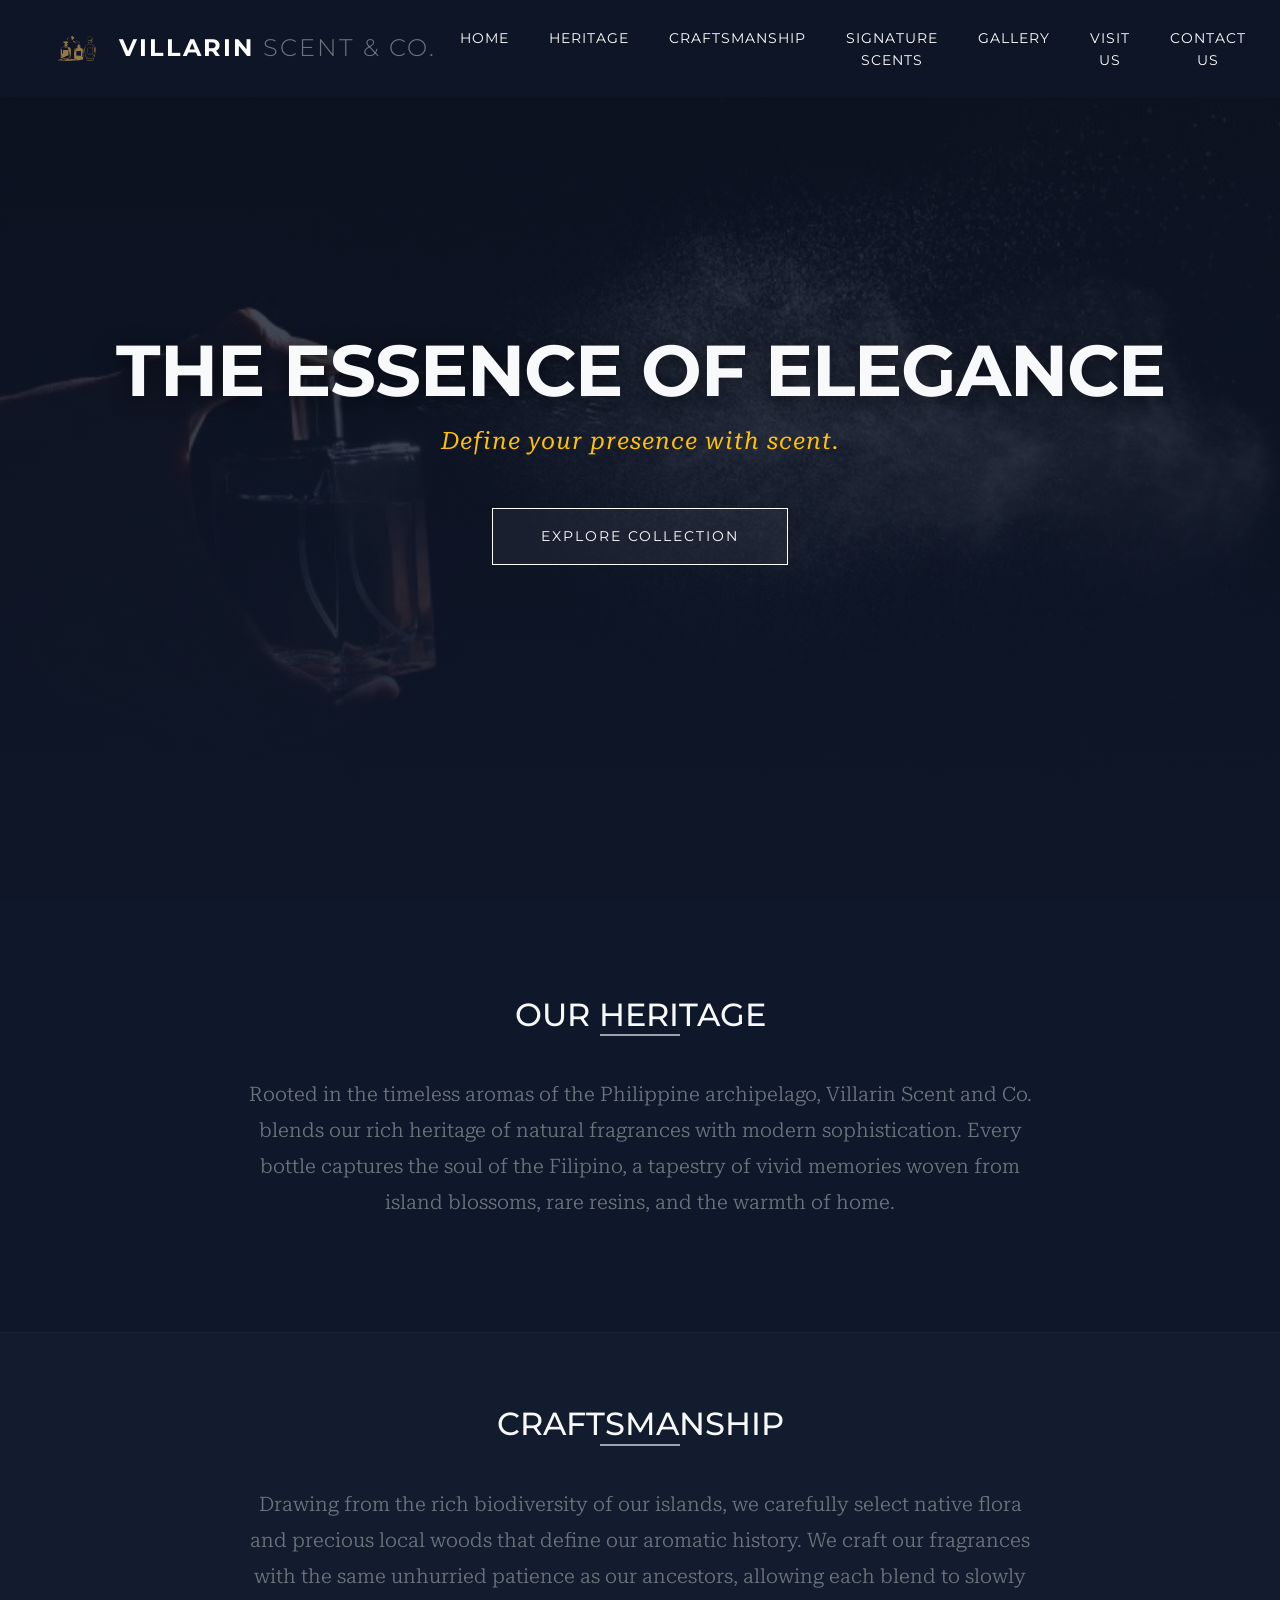
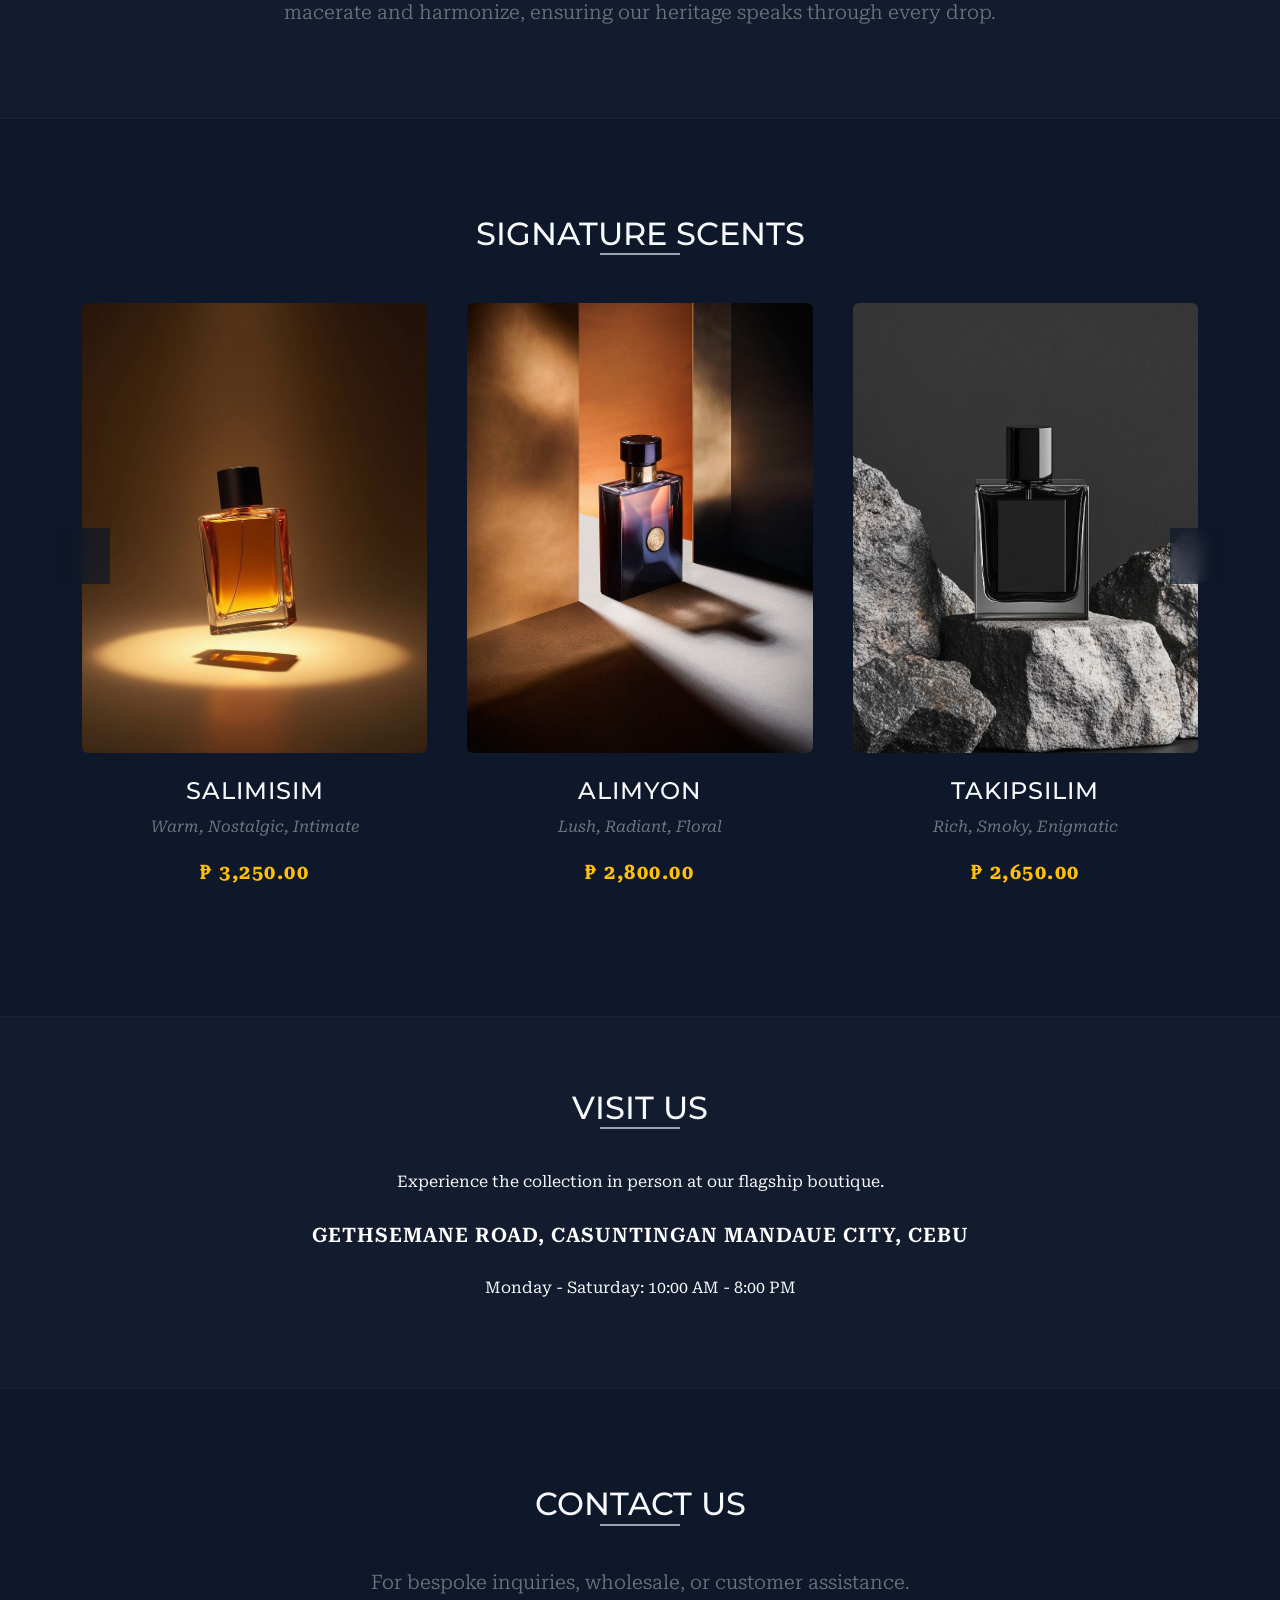
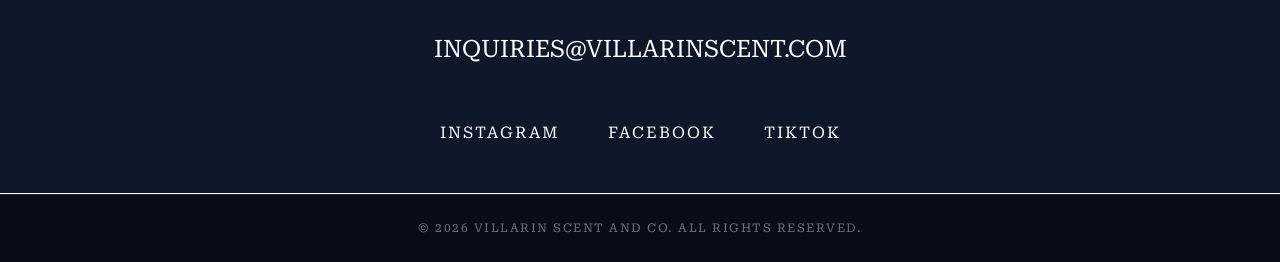
==== commit 228c2912: "[adding gallery.html - full collection]" ====
--- a/index.html
+++ b/index.html
@@ -15,7 +15,7 @@
 
 <body class="text-light">
 
-    <!-- Global Persistent Background -->
+    <!-- Global Background -->
     <div class="global-bg"></div>
 
     <!-- Navigation -->
@@ -38,6 +38,7 @@
                     <li class="nav-item"><a class="nav-link custom-nav-link text-white text-uppercase" href="#heritage">Heritage</a></li>
                     <li class="nav-item"><a class="nav-link custom-nav-link text-white text-uppercase" href="#craftsmanship">Craftsmanship</a></li>
                     <li class="nav-item"><a class="nav-link custom-nav-link text-white text-uppercase" href="#signature-scents">Signature Scents</a></li>
+                    <li class="nav-item"><a class="nav-link custom-nav-link text-white text-uppercase" href="gallery.html">Gallery</a></li>
                     <li class="nav-item"><a class="nav-link custom-nav-link text-white text-uppercase" href="#visit-us">Visit Us</a></li>
                     <li class="nav-item"><a class="nav-link custom-nav-link text-white text-uppercase" href="#contact-us">Contact Us</a></li>
                 </ul>
@@ -195,7 +196,7 @@
     </section>
 
     <!-- Visit Us Section -->
-    <section id="visit-us" class="bg-alt py-5 my-5 scroll-reveal">
+    <section id="visit-us" class="bg-alt py-5 mt-5 scroll-reveal">
         <div class="container text-center py-4">
             <h2 class="text-uppercase mb-0">Visit Us</h2>
             <div class="divider"></div>
@@ -205,15 +206,15 @@
         </div>
     </section>
 
-    <!-- Contact Section -->
-    <section id="contact-us" class="py-5 my-5 scroll-reveal">
+    <!-- Contact Us Section -->
+    <section id="contact-us" class="pt-5 mt-5 pb-4 mb-0 scroll-reveal">
         <div class="container text-center">
             <h2 class="text-uppercase mb-0">Contact Us</h2>
             <div class="divider"></div>
             <p class="lead text-secondary">For bespoke inquiries, wholesale, or customer assistance.</p>
             <a href="mailto:inquiries@villarinscent.com" class="email-link mt-3 text-uppercase text-white text-decoration-none pb-1 fs-4 d-inline-block">inquiries@villarinscent.com</a>
             
-            <div class="d-flex justify-content-center gap-5 mt-5">
+            <div class="d-flex justify-content-center gap-5 mt-5 pb-4">
                 <a href="#" class="social-link text-white text-uppercase text-decoration-none" style="letter-spacing: 2px;">Instagram</a>
                 <a href="#" class="social-link text-white text-uppercase text-decoration-none" style="letter-spacing: 2px;">Facebook</a>
                 <a href="#" class="social-link text-white text-uppercase text-decoration-none" style="letter-spacing: 2px;">TikTok</a>
@@ -225,7 +226,6 @@
         <p class="mb-0 text-secondary text-uppercase" style="font-size: 0.75rem; letter-spacing: 1.5px;">&copy; 2026 Villarin Scent and Co. All rights reserved.</p>
     </footer>
 
-    <!-- Changed to Bootstrap Modal for Product Details -->
     <div class="modal fade" id="productModal" tabindex="-1" aria-hidden="true">
         <div class="modal-dialog modal-dialog-centered modal-xl">
             <div class="modal-content glass-panel border-secondary border-opacity-25 text-light overflow-hidden">
@@ -243,7 +243,6 @@
                             <p id="modal-notes-text" class="fst-italic mb-0">Notes go here.</p>
                         </div>
                         
-                        <!-- Inquire Now Handling -->
                         <a href="#contact-us" id="modal-buy-btn" class="cta-button text-uppercase d-inline-block px-5 py-3 text-center" style="width: fit-content;">Inquire Now</a>
                     </div>
                 </div>
--- a/css/style.css
+++ b/css/style.css
@@ -1,5 +1,6 @@
 html {
     scroll-behavior: smooth;
+    scroll-padding-top: 100px; 
 }
 
 :root {
@@ -20,7 +21,7 @@
     font-family: var(--font-heading);
 }
 
-/* Global Persistent Background */
+/* Global Background */
 .global-bg {
     position: fixed;
     top: 0;
@@ -264,7 +265,7 @@
 .social-link { transition: color 0.3s ease, transform 0.3s ease; }
 .social-link:hover { color: #eab308 !important; transform: translateY(-4px); }
 
-/* Responsive adjustments for custom track */
+/* Responsive adjustments */
 @media (max-width: 950px) { .product-card { flex: 0 0 calc((100% - 2.5rem) / 2); } }
 @media (max-width: 600px) { 
     .product-card { flex: 0 0 100%; } 
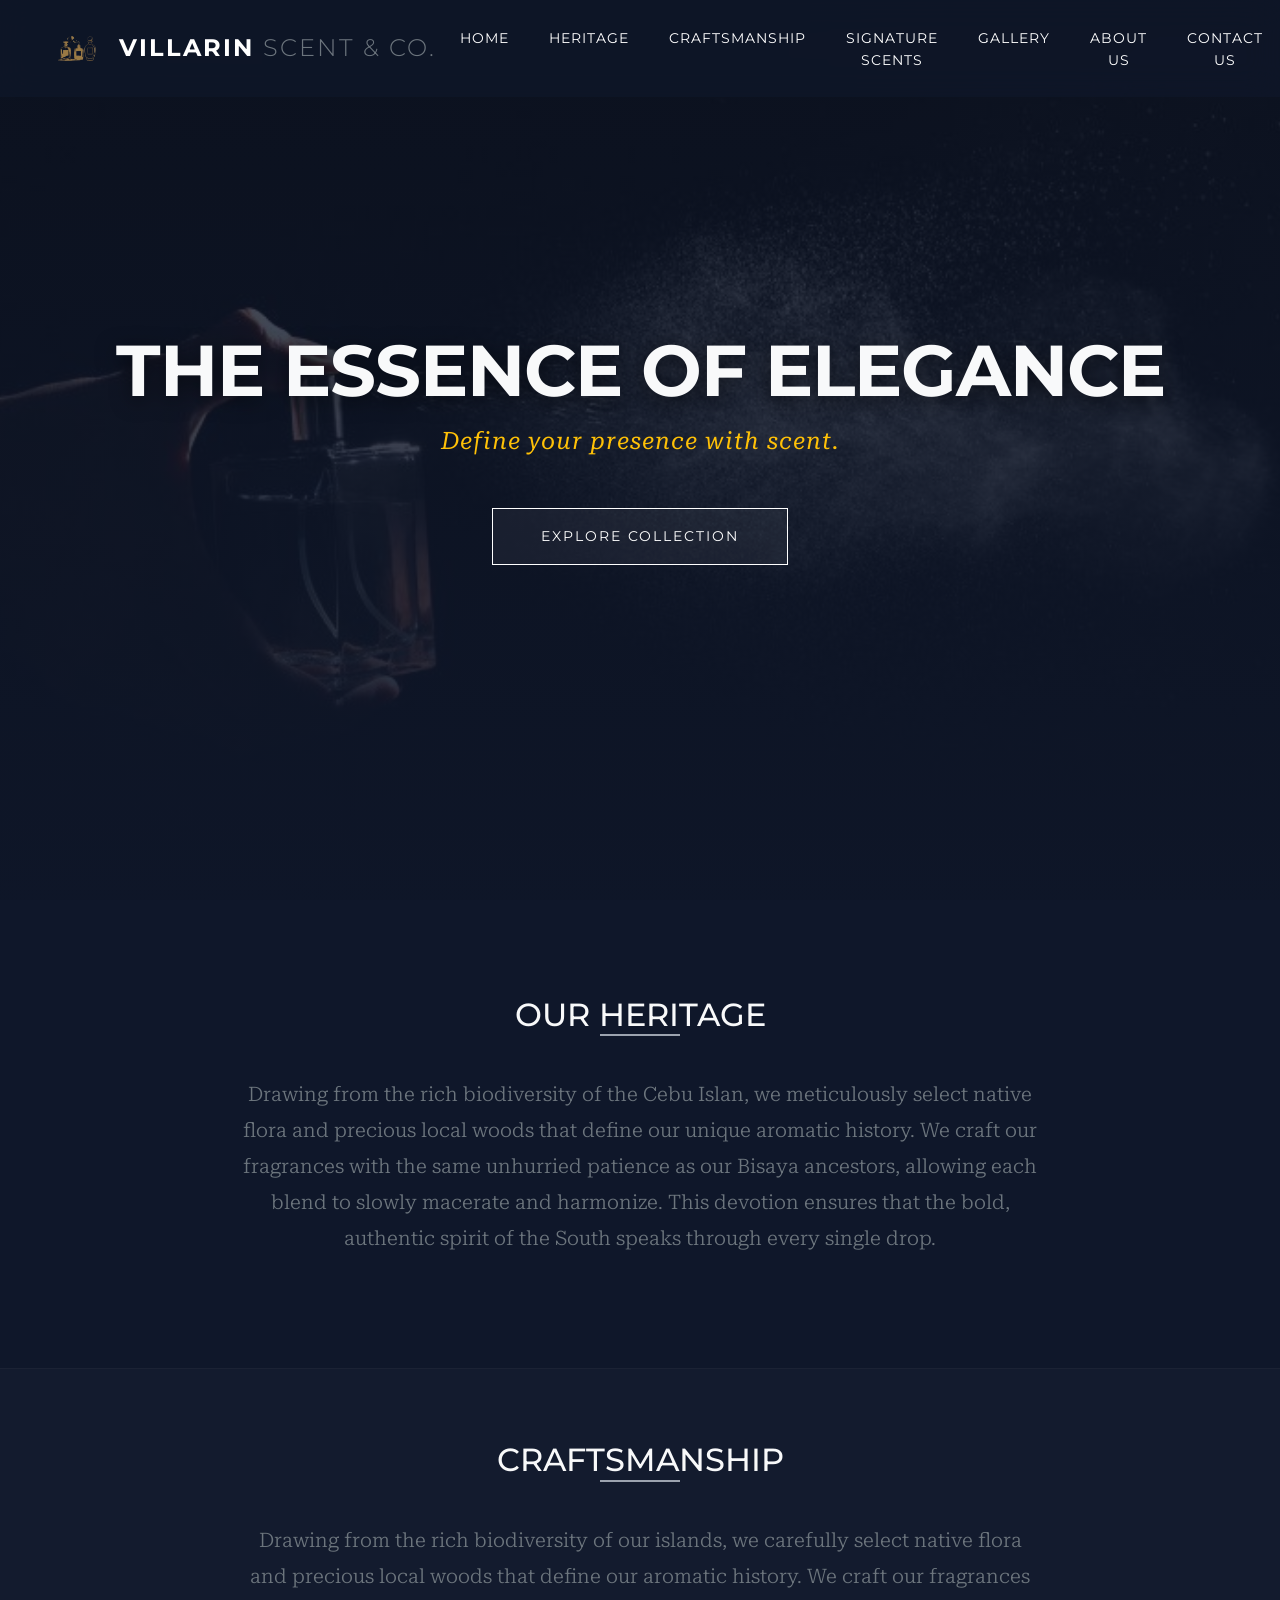
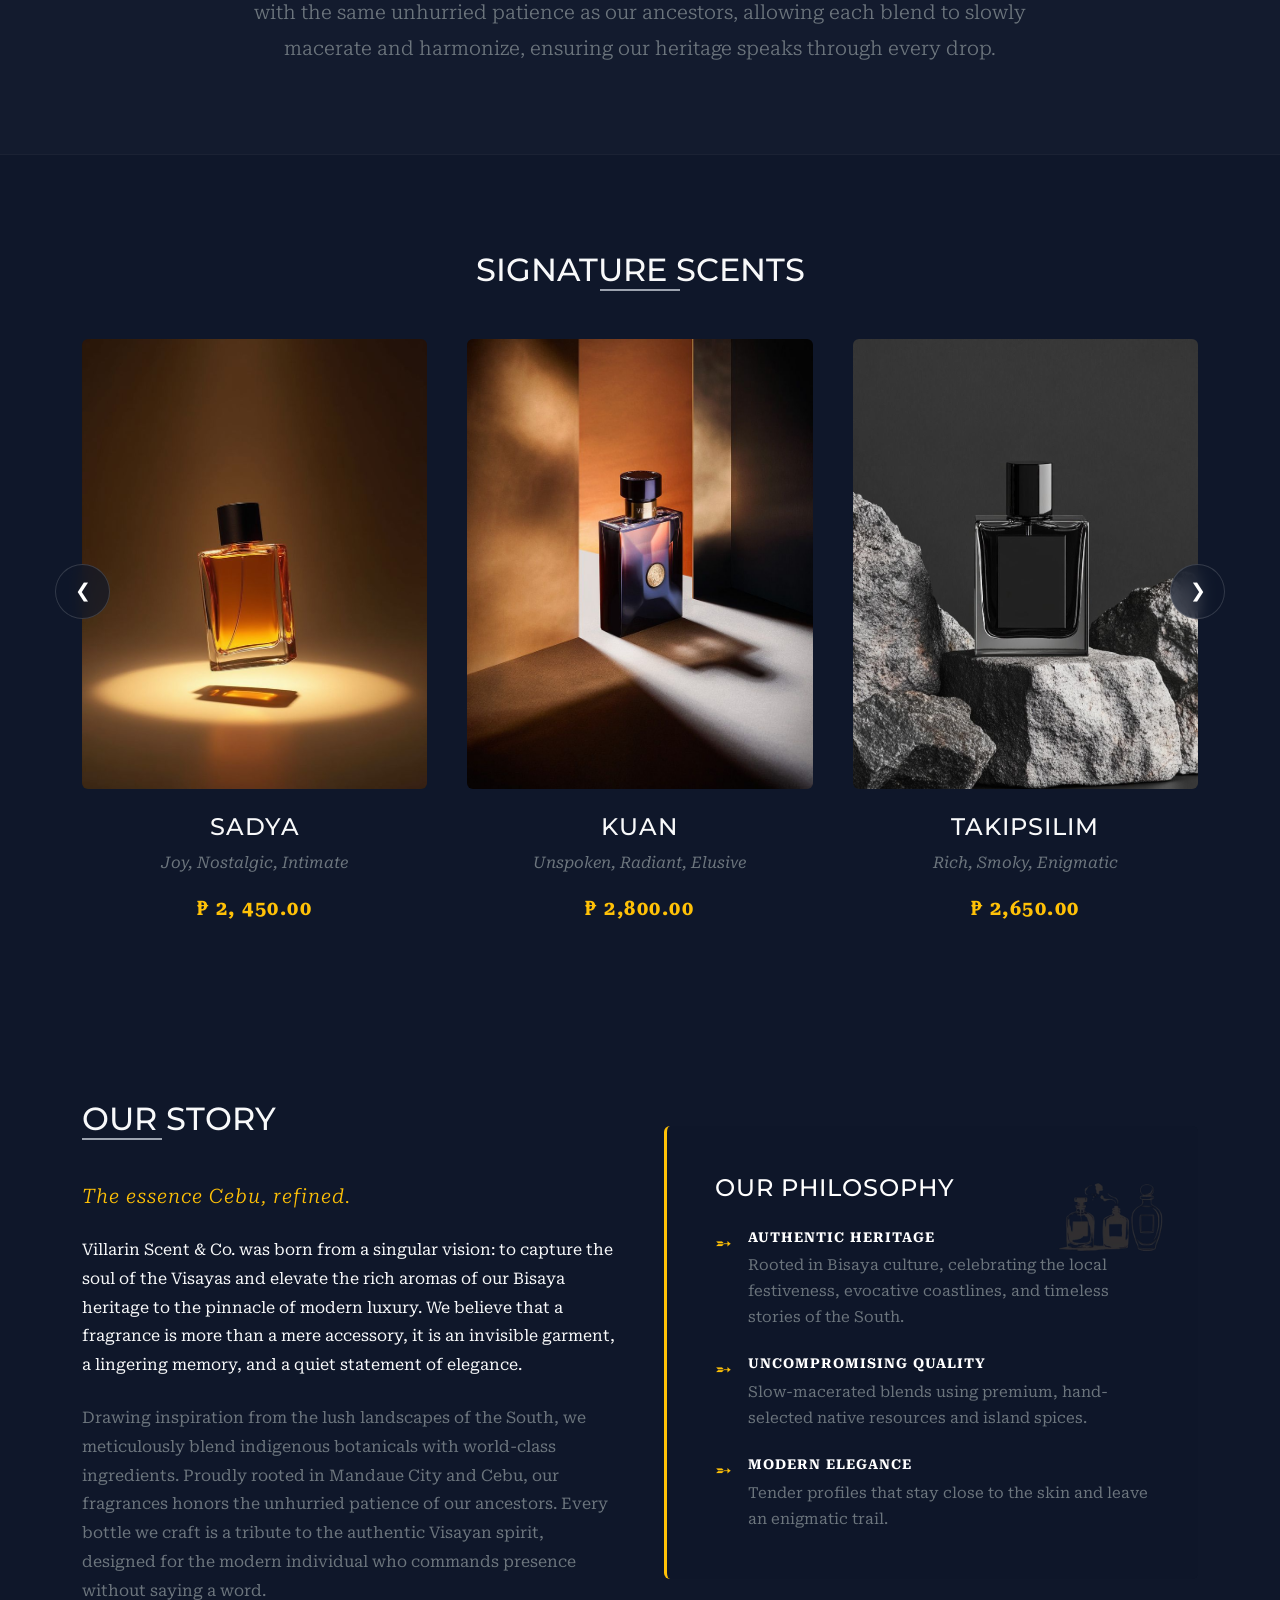
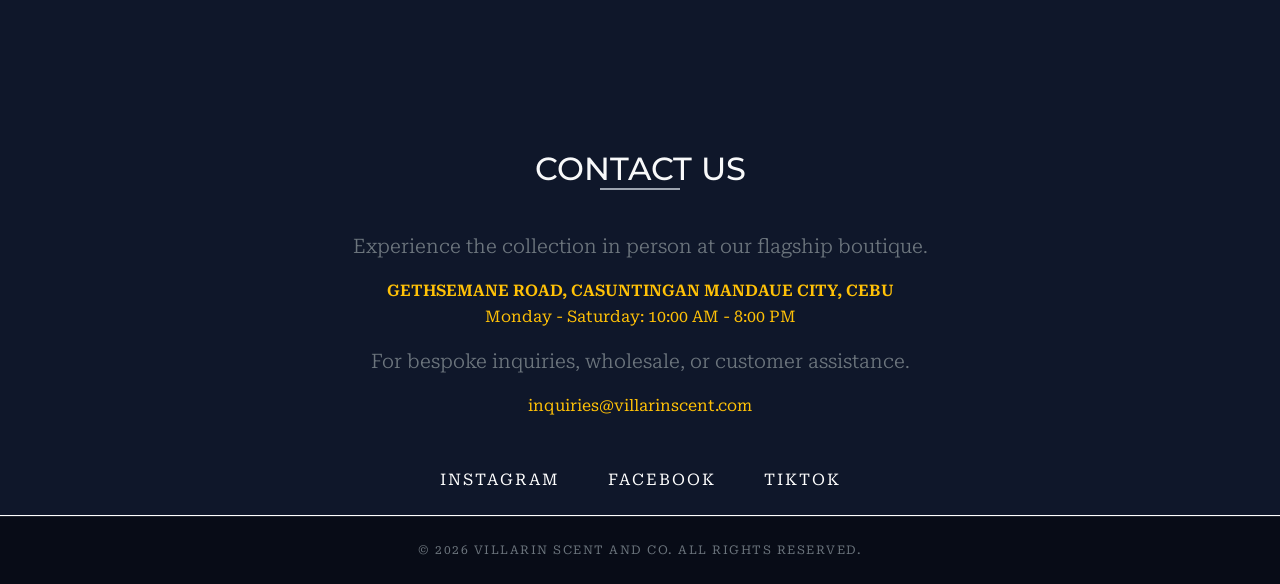
==== commit 0fbb5263: "[updating about us and contact us - correcting full collection details]" ====
--- a/index.html
+++ b/index.html
@@ -39,7 +39,7 @@
                     <li class="nav-item"><a class="nav-link custom-nav-link text-white text-uppercase" href="#craftsmanship">Craftsmanship</a></li>
                     <li class="nav-item"><a class="nav-link custom-nav-link text-white text-uppercase" href="#signature-scents">Signature Scents</a></li>
                     <li class="nav-item"><a class="nav-link custom-nav-link text-white text-uppercase" href="gallery.html">Gallery</a></li>
-                    <li class="nav-item"><a class="nav-link custom-nav-link text-white text-uppercase" href="#visit-us">Visit Us</a></li>
+                    <li class="nav-item"><a class="nav-link custom-nav-link text-white text-uppercase" href="#about-us">About Us</a></li>
                     <li class="nav-item"><a class="nav-link custom-nav-link text-white text-uppercase" href="#contact-us">Contact Us</a></li>
                 </ul>
             </div>
@@ -61,7 +61,7 @@
             <h2 class="text-uppercase mb-0">Our Heritage</h2>
             <div class="divider"></div>
             <p class="lead text-secondary mx-auto" style="max-width: 800px; line-height: 1.8;">
-                Rooted in the timeless aromas of the Philippine archipelago, Villarin Scent and Co. blends our rich heritage of natural fragrances with modern sophistication. Every bottle captures the soul of the Filipino, a tapestry of vivid memories woven from island blossoms, rare resins, and the warmth of home.
+                Drawing from the rich biodiversity of the Cebu Islan, we meticulously select native flora and precious local woods that define our unique aromatic history. We craft our fragrances with the same unhurried patience as our Bisaya ancestors, allowing each blend to slowly macerate and harmonize. This devotion ensures that the bold, authentic spirit of the South speaks through every single drop.
             </p>
         </div>
     </section>
@@ -89,35 +89,35 @@
                 <div class="carousel-track" id="scent-track">
                     <!-- Product 1 -->
                     <div class="product-card">
-                        <div class="product-image rounded" style="background-image: url('images/Salimisim.jpg');">
-                            <a href="#" class="image-overlay view-details-btn" 
-                               data-title="Salimisim" 
-                               data-price="₱ 3,250.00" 
-                               data-notes="Muscovado Sugar, Manila Elemi (Native Resin), Vanilla Bean, Sandalwood" 
-                               data-desc="A comforting fragrance that evokes the warmth of ancestral homes and quiet provincial afternoons. Salimisim stays close to the skin, blending creamy native woods and soft sweetness into a deeply personal scent." 
-                               data-image="images/Salimisim.jpg">
-                               <span class="text-uppercase border border-white text-white py-2 px-4">View Details</span>
-                            </a>
-                        </div>
-                        <h3 class="text-uppercase mt-4 fs-4 text-center" style="letter-spacing: 1px;">Salimisim</h3>
-                        <p class="text-secondary fst-italic text-center mt-2">Warm, Nostalgic, Intimate</p>
-                        <div class="text-warning fw-bold text-center mt-2 fs-5" style="letter-spacing: 1.5px;">₱ 3,250.00</div>
+                        <div class="product-image rounded" style="background-image: url('images/Sadya.jpg');">
+                            <a href="#" class="image-overlay view-details-btn" 
+                               data-title="Sadya" 
+                               data-price="₱ 2, 450.00" 
+                               data-notes="Sea Salt, Crushed Coconut Leaves, Green Pomelo, White Driftwood" 
+                               data-desc="The pristine essence of Visayan shores, from the white sands of Bantayan to the coastal breezes of Mactan. Lapyahan opens with a bright burst of green pomelo and sea salt, drying down to a clean, sun-baked driftwood finish. Perfect for absolute daytime clarity." 
+                               data-image="images/Sadya.jpg">
+                               <span class="text-uppercase border border-white text-white py-2 px-4">View Details</span>
+                            </a>
+                        </div>
+                        <h3 class="text-uppercase mt-4 fs-4 text-center" style="letter-spacing: 1px;">Sadya</h3>
+                        <p class="text-secondary fst-italic text-center mt-2">Joy, Nostalgic, Intimate</p>
+                        <div class="text-warning fw-bold text-center mt-2 fs-5" style="letter-spacing: 1.5px;">₱ 2, 450.00</div>
                     </div>
 
                     <!-- Product 2 -->
                     <div class="product-card">
-                        <div class="product-image rounded" style="background-image: url('images/Alimyon.jpg');">
-                            <a href="#" class="image-overlay view-details-btn" 
-                               data-title="Alimyon" 
+                        <div class="product-image rounded" style="background-image: url('images/Kuan.jpg');">
+                            <a href="#" class="image-overlay view-details-btn" 
+                               data-title="Kuan" 
                                data-price="₱ 2,800.00" 
-                               data-notes="Ylang-Ylang, Sampaguita (Philippine Jasmine), Coconut Water, White Musk" 
-                               data-desc="A tribute to the rich botanical heritage of the islands. Alimyon captures the intoxicating scent of native Philippine blooms carried by a warm tropical breeze, perfect for a luxurious daytime signature." 
-                               data-image="images/Alimyon.jpg">
-                               <span class="text-uppercase border border-white text-white py-2 px-4">View Details</span>
-                            </a>
-                        </div>
-                        <h3 class="text-uppercase mt-4 fs-4 text-center" style="letter-spacing: 1px;">Alimyon</h3>
-                        <p class="text-secondary fst-italic text-center mt-2">Lush, Radiant, Floral</p>
+                               data-notes="Skin Musk, Damp Earth (Petrichor), Native Ginger, White Amber" 
+                               data-desc="An elusive, deeply familiar fragrance that defies simple description—much like its namesake. Kuan is the scent on the tip of your tongue; a mysterious and intimate skin scent that blends the aroma of rain on warm earth with soft ginger and white amber, creating something unmistakably yours." 
+                               data-image="images/Kuan.jpg">
+                               <span class="text-uppercase border border-white text-white py-2 px-4">View Details</span>
+                            </a>
+                        </div>
+                        <h3 class="text-uppercase mt-4 fs-4 text-center" style="letter-spacing: 1px;">Kuan</h3>
+                        <p class="text-secondary fst-italic text-center mt-2">Unspoken, Radiant, Elusive</p>
                         <div class="text-warning fw-bold text-center mt-2 fs-5" style="letter-spacing: 1.5px;">₱ 2,800.00</div>
                     </div>
 
@@ -151,7 +151,7 @@
                             </a>
                         </div>
                         <h3 class="text-uppercase mt-4 fs-4 text-center" style="letter-spacing: 1px;">Kalinaw</h3>
-                        <p class="text-secondary fst-italic text-center mt-2">Crisp, Serene, Aquatic</p>
+                        <p class="text-secondary fst-italic text-center mt-2">Crisp, Serene, Peace</p>
                         <div class="text-warning fw-bold text-center mt-2 fs-5" style="letter-spacing: 1.5px;">₱ 3,100.00</div>
                     </div>
 
@@ -174,18 +174,18 @@
 
                     <!-- Product 6 -->
                     <div class="product-card">
-                        <div class="product-image rounded" style="background-image: url('images/Banaag.jpg');">
-                            <a href="#" class="image-overlay view-details-btn" 
-                               data-title="Banaag" 
+                        <div class="product-image rounded" style="background-image: url('images/Puhon.jpg');">
+                            <a href="#" class="image-overlay view-details-btn" 
+                               data-title="Puhon" 
                                data-price="₱ 2,500.00" 
-                               data-notes="Dalandan (Native Orange), Mango Nectar, Lotus Blossom, Light Amber" 
-                               data-desc="Like the first rays of the morning sun breaking over the archipelago. Banaag is a lively, optimistic fragrance that brightens the day with a burst of native citrus and fresh tropical sweetness." 
-                               data-image="images/Banaag.jpg">
-                               <span class="text-uppercase border border-white text-white py-2 px-4">View Details</span>
-                            </a>
-                        </div>
-                        <h3 class="text-uppercase mt-4 fs-4 text-center" style="letter-spacing: 1px;">Banaag</h3>
-                        <p class="text-secondary fst-italic text-center mt-2">Bright, Effervescent, Uplifting</p>
+                               data-notes="Waling-Waling (Orchid), Lotus Water, Fresh Bamboo, Guaiac Wood" 
+                               data-desc="A fragrance of beautiful anticipation. Puhon is an ethereal, delicate floral that centers on the rare Waling-Waling orchid. It whispers of gentle patience and blooming aspirations, wrapped in the quiet tranquility of fresh bamboo and soft woods." 
+                               data-image="images/Puhon.jpg">
+                               <span class="text-uppercase border border-white text-white py-2 px-4">View Details</span>
+                            </a>
+                        </div>
+                        <h3 class="text-uppercase mt-4 fs-4 text-center" style="letter-spacing: 1px;">Puhon</h3>
+                        <p class="text-secondary fst-italic text-center mt-2">Bright, Hopefully, In Due Time</p>
                         <div class="text-warning fw-bold text-center mt-2 fs-5" style="letter-spacing: 1.5px;">₱ 2,500.00</div>
                     </div>
                 </div>
@@ -195,14 +195,57 @@
         </div>
     </section>
 
-    <!-- Visit Us Section -->
-    <section id="visit-us" class="bg-alt py-5 mt-5 scroll-reveal">
-        <div class="container text-center py-4">
-            <h2 class="text-uppercase mb-0">Visit Us</h2>
-            <div class="divider"></div>
-            <p>Experience the collection in person at our flagship boutique.</p>
-            <p class="fs-5 text-white text-uppercase fw-semibold my-4" style="letter-spacing: 1px;">Gethsemane Road, Casuntingan Mandaue City, Cebu</p>
-            <p>Monday - Saturday: 10:00 AM - 8:00 PM</p>
+    <!-- About Us Section -->
+    <section id="about-us" class="py-5 my-5 scroll-reveal">
+        <div class="container">
+            <div class="row align-items-center g-5">
+                <div class="col-lg-6">
+                    <h2 class="text-uppercase mb-0">Our Story</h2>
+                    <div class="divider" style="margin-left: 0;"></div>
+                    <p class="lead text-warning fst-italic mb-4" style="letter-spacing: 1px;">
+                        The essence Cebu, refined.
+                    </p>
+                    <p class="text-light mb-4" style="line-height: 1.8;">
+                        Villarin Scent & Co. was born from a singular vision: to capture the soul of the Visayas and elevate the rich aromas of our Bisaya heritage to the pinnacle of modern luxury. We believe that a fragrance is more than a mere accessory, it is an invisible garment, a lingering memory, and a quiet statement of elegance.
+                    </p>
+                    <p class="text-secondary mb-0" style="line-height: 1.8;">
+                        Drawing inspiration from the lush landscapes of the South, we meticulously blend indigenous botanicals with world-class ingredients. Proudly rooted in Mandaue City and Cebu, our fragrances honors the unhurried patience of our ancestors. Every bottle we craft is a tribute to the authentic Visayan spirit, designed for the modern individual who commands presence without saying a word.
+                    </p>
+                </div>
+                
+                <div class="col-lg-6">
+                    <div class="glass-panel p-4 p-md-5 rounded border-start border-warning border-3 position-relative overflow-hidden h-100">
+                        <div class="position-absolute top-0 end-0 opacity-25 p-3" style="z-index: -1;">
+                            <img src="images/villarin scent and co. logo.png" alt="Villarin Logo Background" style="height: 150px">
+                        </div>
+                        
+                        <h3 class="text-uppercase fs-4 mb-4 text-white" style="letter-spacing: 1px;">Our Philosophy</h3>
+                        <ul class="list-unstyled mb-0">
+                            <li class="mb-4 d-flex align-items-start gap-3">
+                                <span class="text-warning fs-5 mt-n1">➵</span>
+                                <div>
+                                    <strong class="text-white text-uppercase d-block mb-1" style="font-size: 0.85rem; letter-spacing: 1px;">Authentic Heritage</strong>
+                                    <span class="text-secondary" style="font-size: 0.95rem;">Rooted in Bisaya culture, celebrating the local festiveness, evocative coastlines, and timeless stories of the South.</span>
+                                </div>
+                            </li>
+                            <li class="mb-4 d-flex align-items-start gap-3">
+                                <span class="text-warning fs-5 mt-n1">➵</span>
+                                <div>
+                                    <strong class="text-white text-uppercase d-block mb-1" style="font-size: 0.85rem; letter-spacing: 1px;">Uncompromising Quality</strong>
+                                    <span class="text-secondary" style="font-size: 0.95rem;">Slow-macerated blends using premium, hand-selected native resources and island spices.</span>
+                                </div>
+                            </li>
+                            <li class="d-flex align-items-start gap-3">
+                                <span class="text-warning fs-5 mt-n1">➵</span>
+                                <div>
+                                    <strong class="text-white text-uppercase d-block mb-1" style="font-size: 0.85rem; letter-spacing: 1px;">Modern Elegance</strong>
+                                    <span class="text-secondary" style="font-size: 0.95rem;">Tender profiles that stay close to the skin and leave an enigmatic trail.</span>
+                                </div>
+                            </li>
+                        </ul>
+                    </div>
+                </div>
+            </div>
         </div>
     </section>
 
@@ -211,10 +254,13 @@
         <div class="container text-center">
             <h2 class="text-uppercase mb-0">Contact Us</h2>
             <div class="divider"></div>
+            <p class="lead text-secondary">Experience the collection in person at our flagship boutique.</p>
+            <p class="fs-6 text-warning text-uppercase fw-semibold my-0">Gethsemane Road, Casuntingan Mandaue City, Cebu</p>
+            <p class="text-warning">Monday - Saturday: 10:00 AM - 8:00 PM</p>
             <p class="lead text-secondary">For bespoke inquiries, wholesale, or customer assistance.</p>
-            <a href="mailto:inquiries@villarinscent.com" class="email-link mt-3 text-uppercase text-white text-decoration-none pb-1 fs-4 d-inline-block">inquiries@villarinscent.com</a>
+            <a href="#" class="email-link text-lowercase text-warning text-decoration-none pb-10 fs-6 d-inline-block">inquiries@villarinscent.com</a>
             
-            <div class="d-flex justify-content-center gap-5 mt-5 pb-4">
+            <div class="d-flex justify-content-center gap-5 mt-5 pb-6">
                 <a href="#" class="social-link text-white text-uppercase text-decoration-none" style="letter-spacing: 2px;">Instagram</a>
                 <a href="#" class="social-link text-white text-uppercase text-decoration-none" style="letter-spacing: 2px;">Facebook</a>
                 <a href="#" class="social-link text-white text-uppercase text-decoration-none" style="letter-spacing: 2px;">TikTok</a>
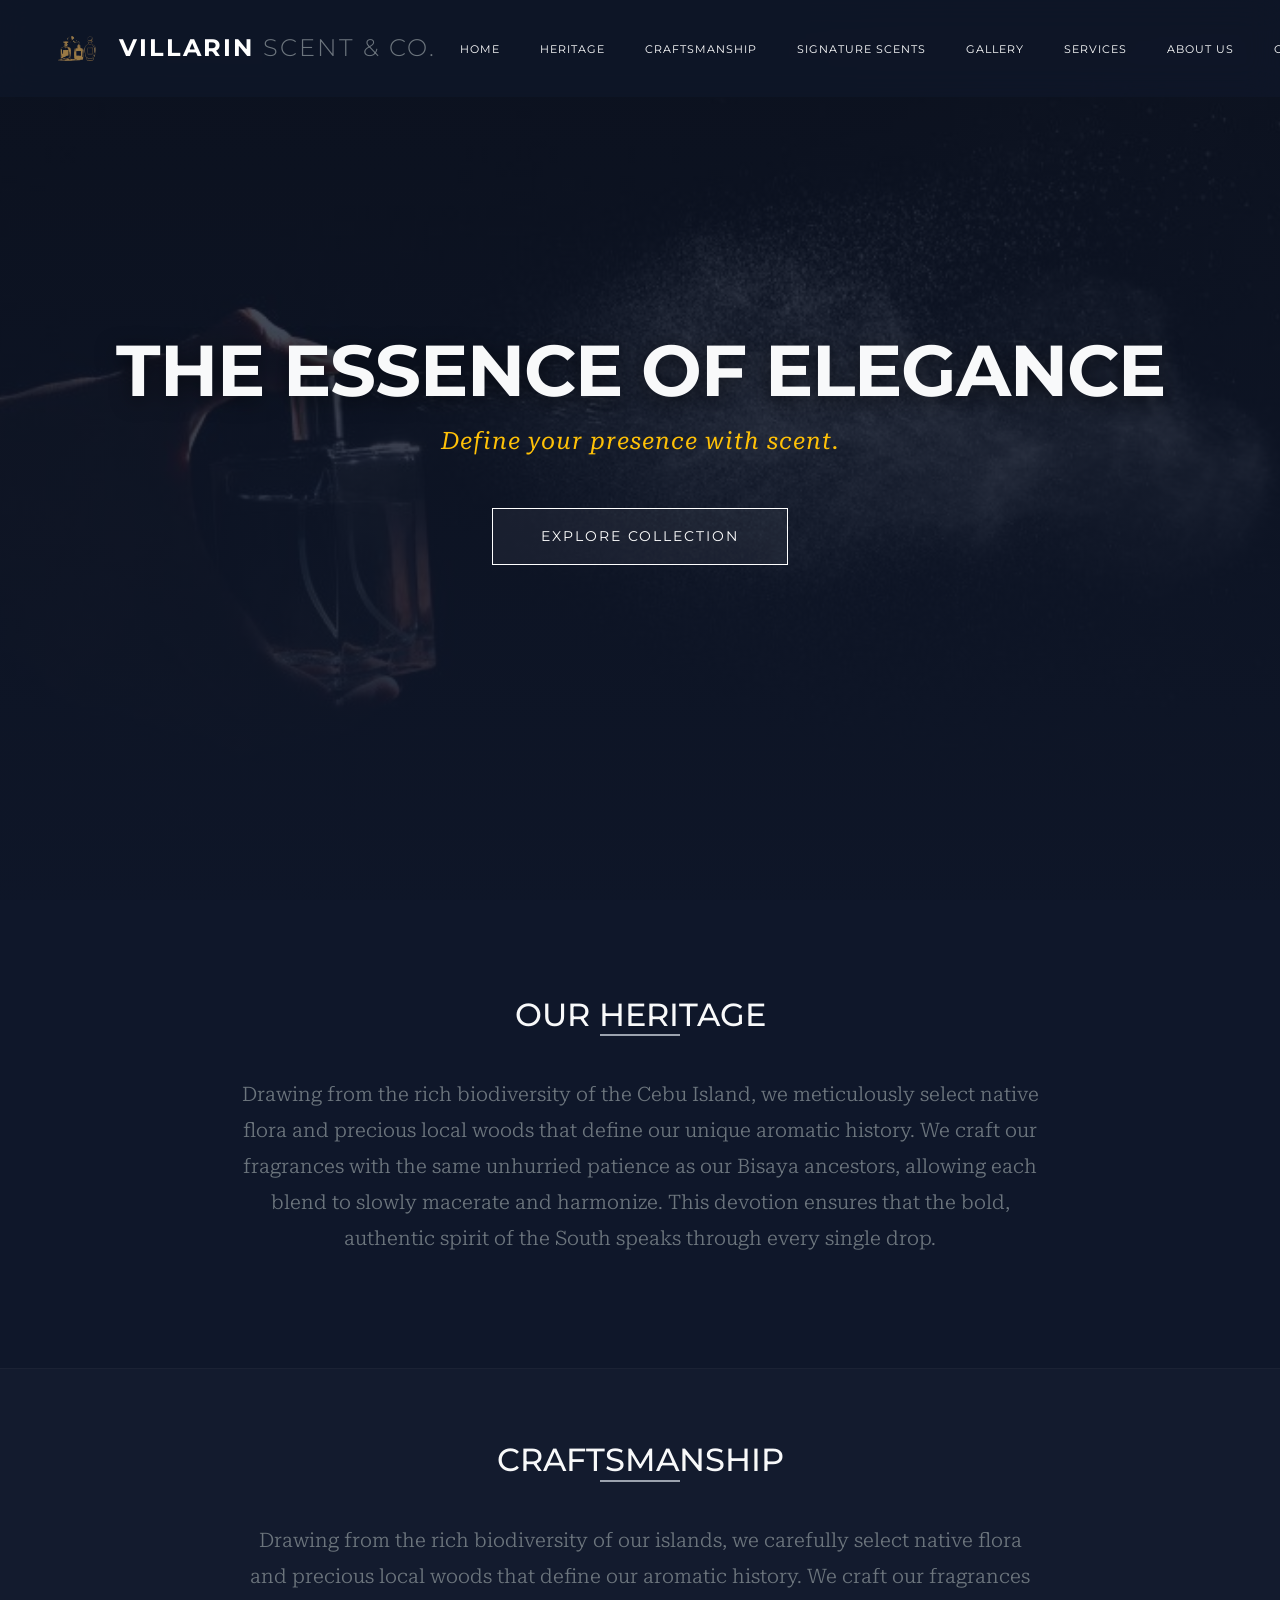
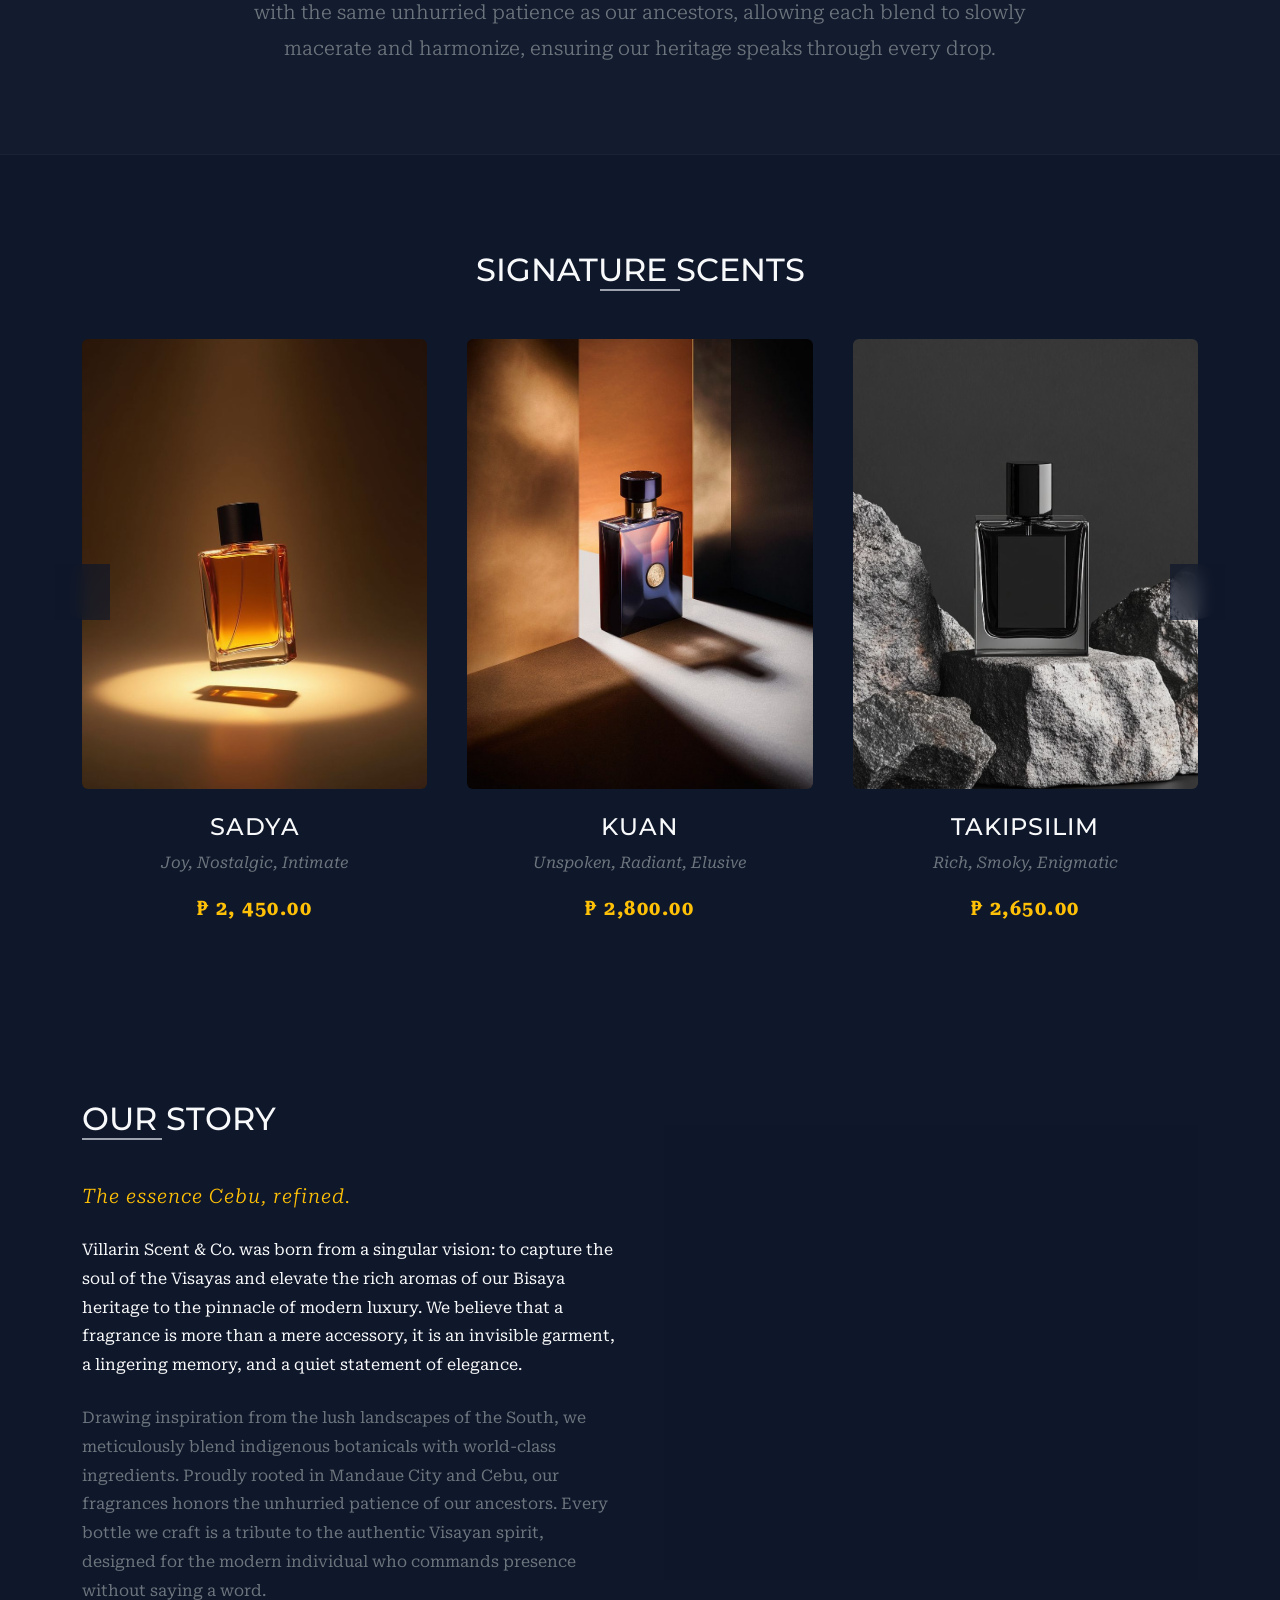
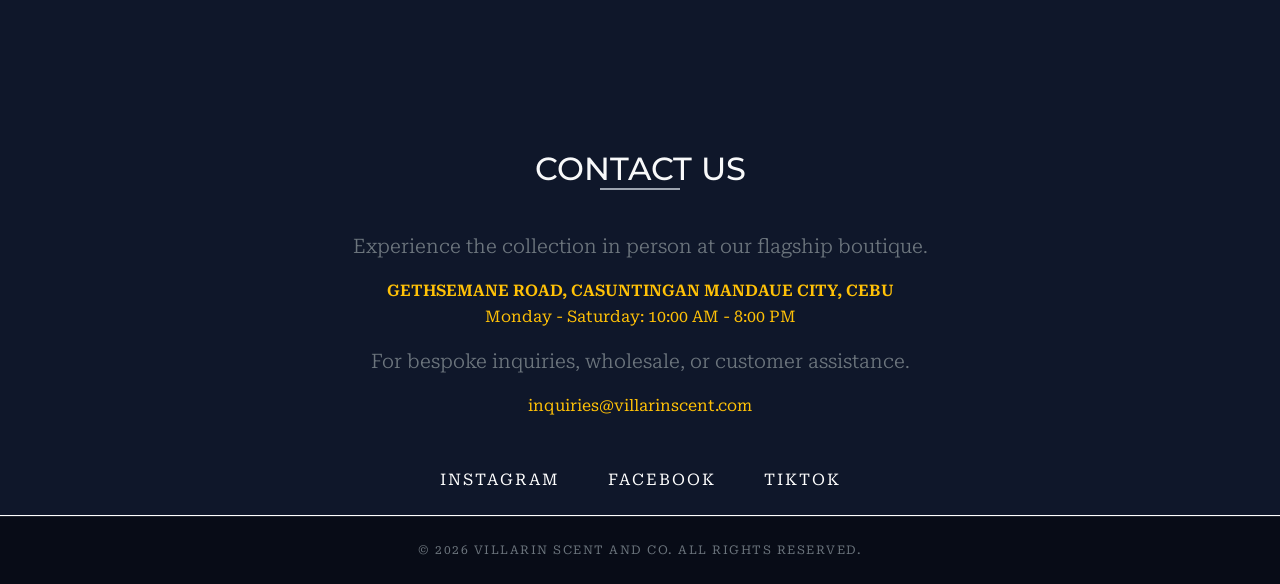
==== commit 92a9cd2f: "[transferred to IT313 - with added services.html]" ====
--- a/index.html
+++ b/index.html
@@ -39,6 +39,7 @@
                     <li class="nav-item"><a class="nav-link custom-nav-link text-white text-uppercase" href="#craftsmanship">Craftsmanship</a></li>
                     <li class="nav-item"><a class="nav-link custom-nav-link text-white text-uppercase" href="#signature-scents">Signature Scents</a></li>
                     <li class="nav-item"><a class="nav-link custom-nav-link text-white text-uppercase" href="gallery.html">Gallery</a></li>
+                    <li class="nav-item"><a class="nav-link custom-nav-link text-white text-uppercase" href="services.html">Services</a></li>
                     <li class="nav-item"><a class="nav-link custom-nav-link text-white text-uppercase" href="#about-us">About Us</a></li>
                     <li class="nav-item"><a class="nav-link custom-nav-link text-white text-uppercase" href="#contact-us">Contact Us</a></li>
                 </ul>
@@ -51,7 +52,7 @@
         <div class="fade-in-load px-3 position-relative z-3">
             <h1 class="display-2 fw-bolder text-uppercase mb-2" style="letter-spacing: -1px; text-shadow: 0 4px 20px rgba(0,0,0,0.5);">The Essence of Elegance</h1>
             <p class="fs-4 text-warning fst-italic mb-5" style="letter-spacing: 1px;">Define your presence with scent.</p>
-            <a href="#signature-scents" class="cta-button text-uppercase d-inline-block px-5 py-3">Explore Collection</a>
+            <a href="gallery.html" class="cta-button text-uppercase d-inline-block px-5 py-3">Explore Collection</a>
         </div>
     </section>
 
@@ -61,7 +62,7 @@
             <h2 class="text-uppercase mb-0">Our Heritage</h2>
             <div class="divider"></div>
             <p class="lead text-secondary mx-auto" style="max-width: 800px; line-height: 1.8;">
-                Drawing from the rich biodiversity of the Cebu Islan, we meticulously select native flora and precious local woods that define our unique aromatic history. We craft our fragrances with the same unhurried patience as our Bisaya ancestors, allowing each blend to slowly macerate and harmonize. This devotion ensures that the bold, authentic spirit of the South speaks through every single drop.
+                Drawing from the rich biodiversity of the Cebu Island, we meticulously select native flora and precious local woods that define our unique aromatic history. We craft our fragrances with the same unhurried patience as our Bisaya ancestors, allowing each blend to slowly macerate and harmonize. This devotion ensures that the bold, authentic spirit of the South speaks through every single drop.
             </p>
         </div>
     </section>
--- a/css/style.css
+++ b/css/style.css
@@ -63,7 +63,8 @@
 
 /* Nav Link Hover Underline */
 .custom-nav-link {
-    font-size: 0.85rem;
+    font-size: 0.70rem;
+    white-space: nowrap;
     letter-spacing: 1px;
     position: relative;
     padding-bottom: 5px;
@@ -273,3 +274,20 @@
     .prev-btn { left: 10px; } .next-btn { right: 10px; }
     .carousel-btn { width: 45px; height: 45px; font-size: 1rem; }
 }
+
+/* Makes placeholder texts visible light gray */
+.form-control::placeholder {
+    color: rgba(255, 255, 255, 0.7) !important;
+}
+
+/* Ensure typed in text white */
+.form-control, .form-control:focus {
+    color: #ffffff !important;
+    background-color: rgba(255, 255, 255, 0.05) !important;
+}
+
+/* Calendar and clock icon on white */
+::-webkit-calendar-picker-indicator {
+    filter: invert(1);
+    cursor: pointer;
+}
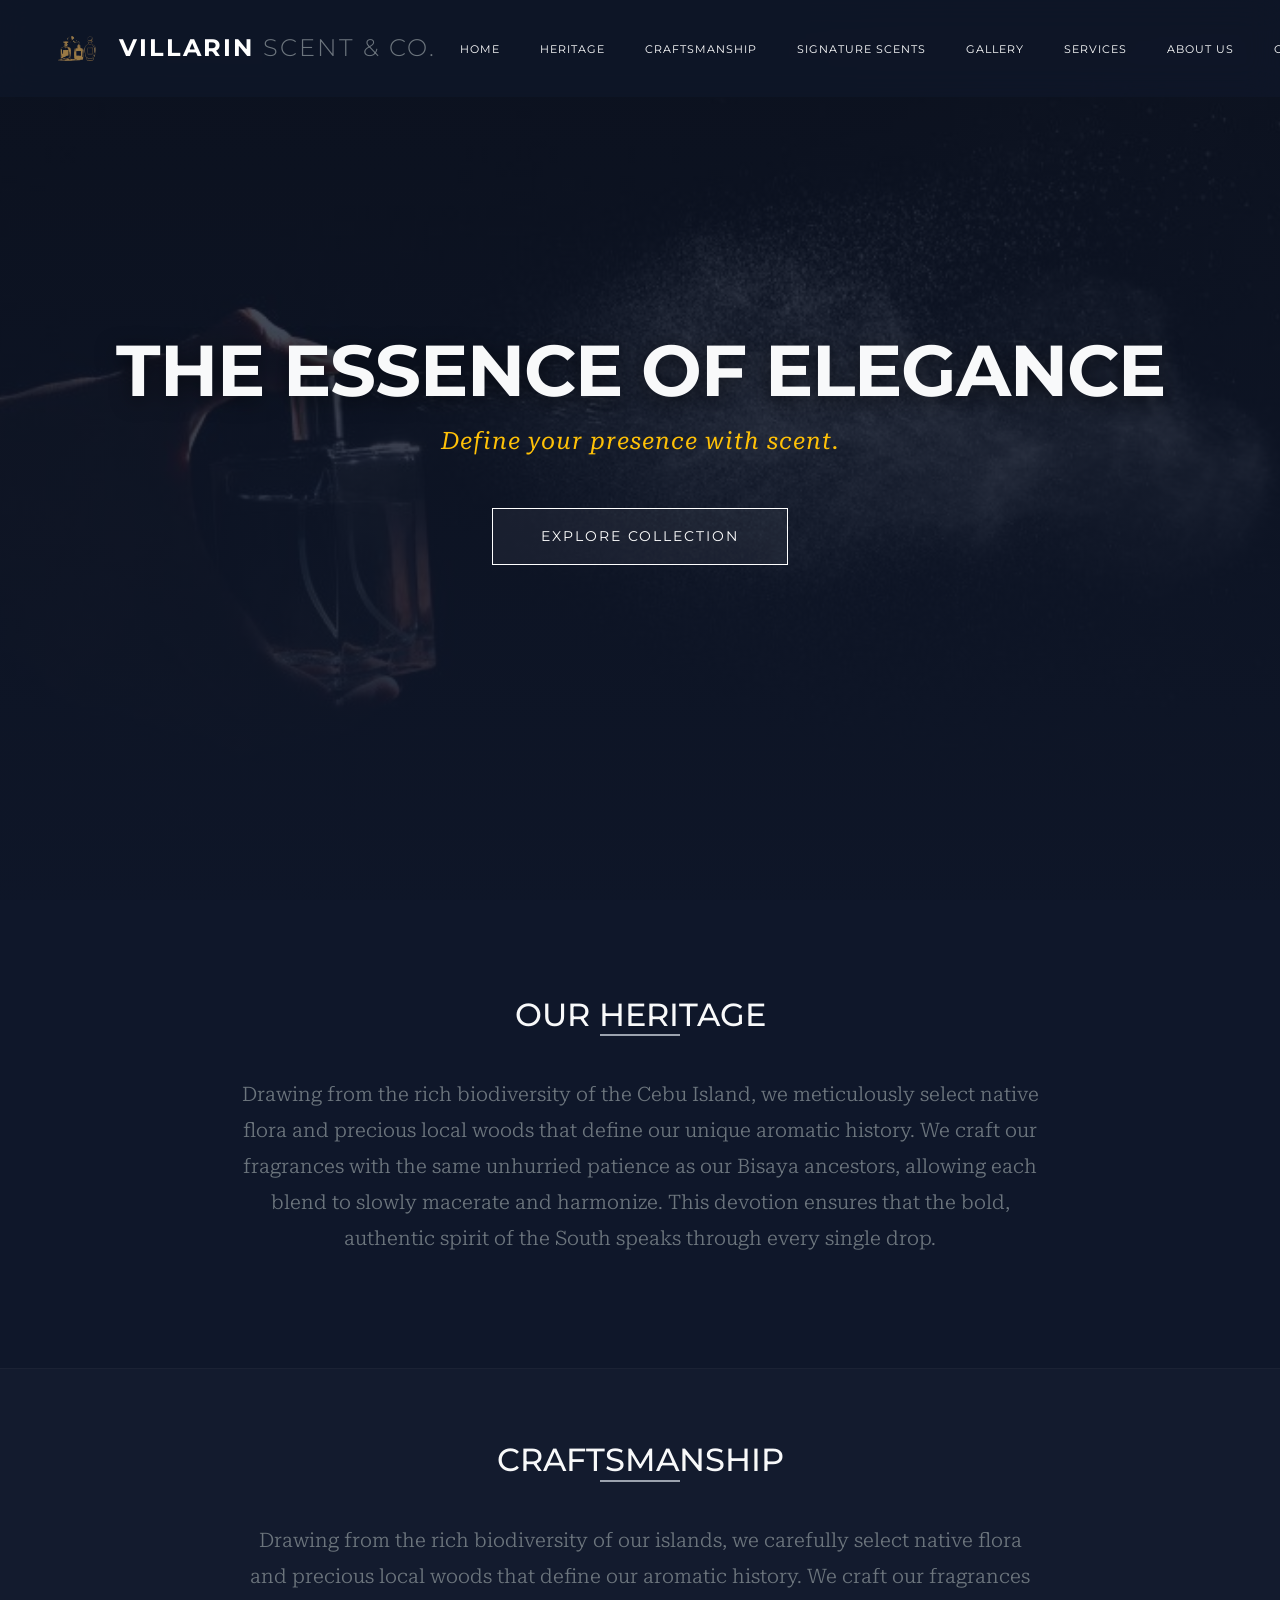
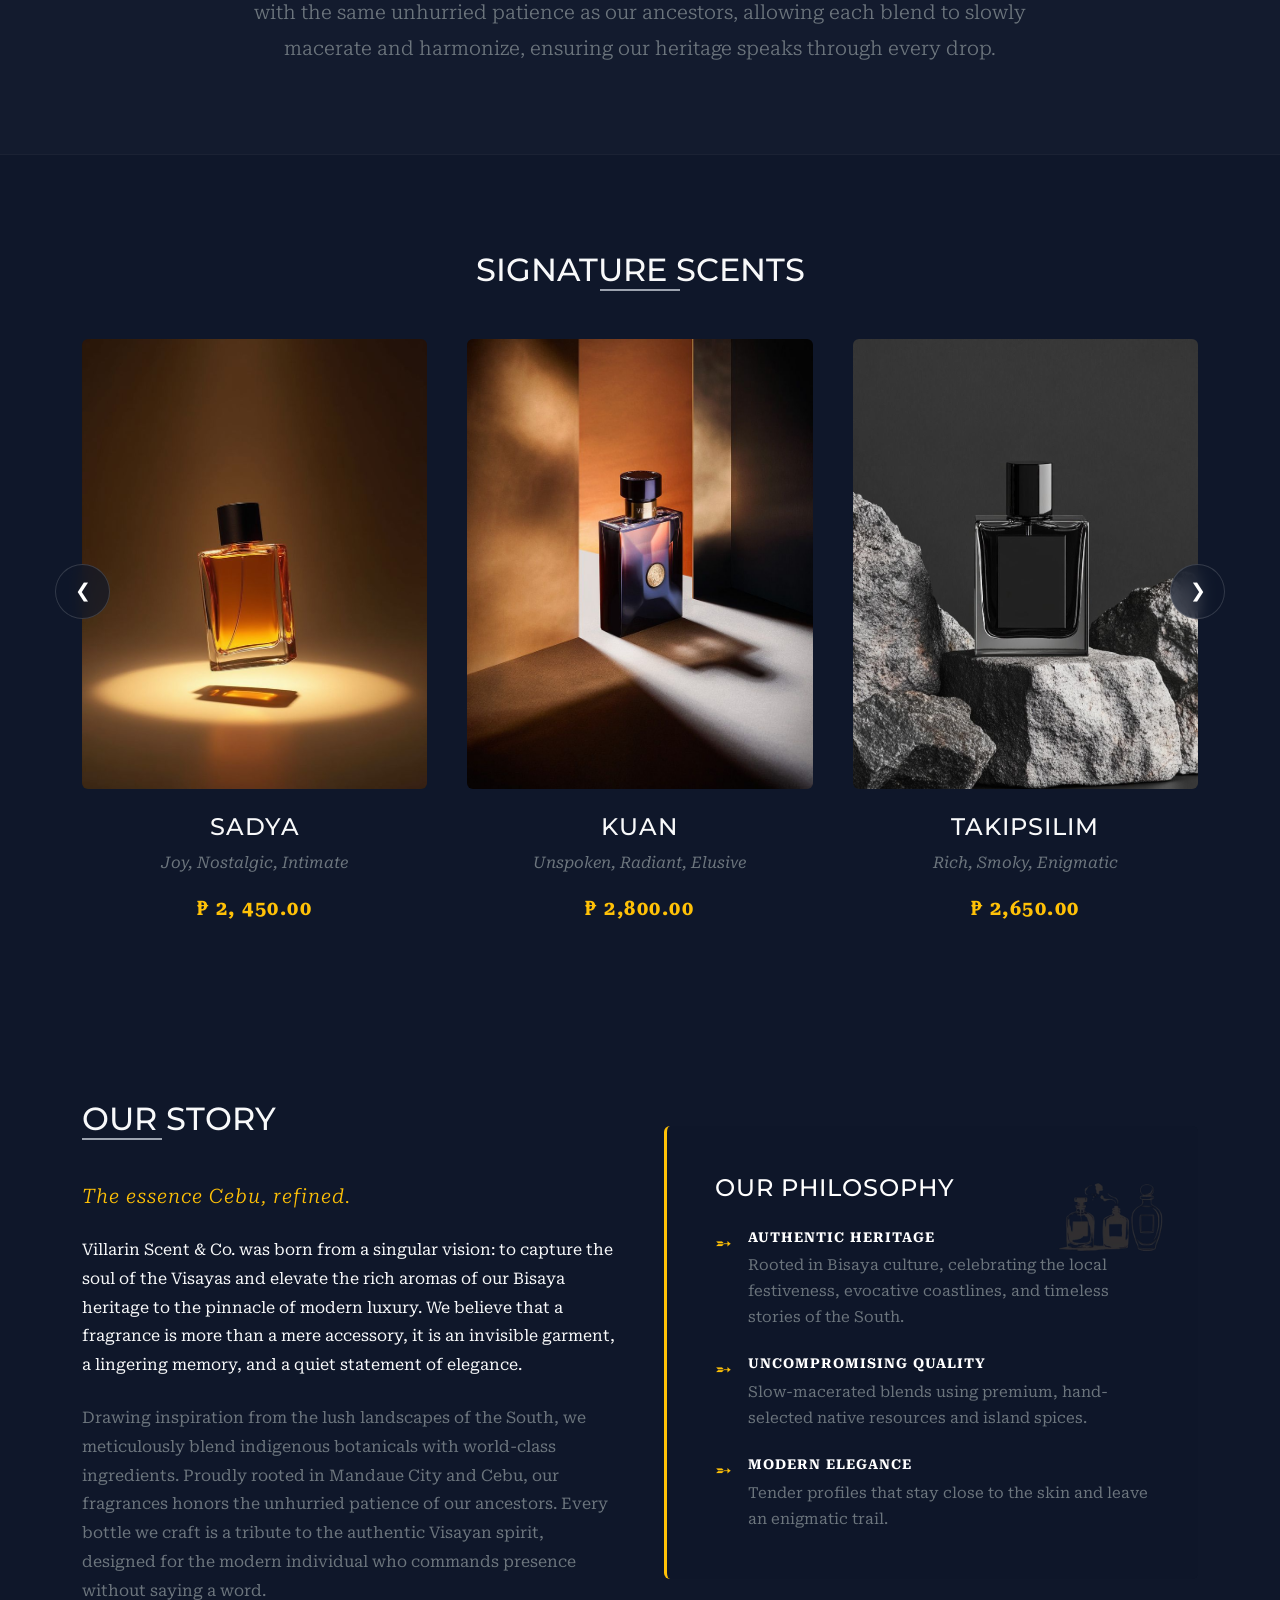
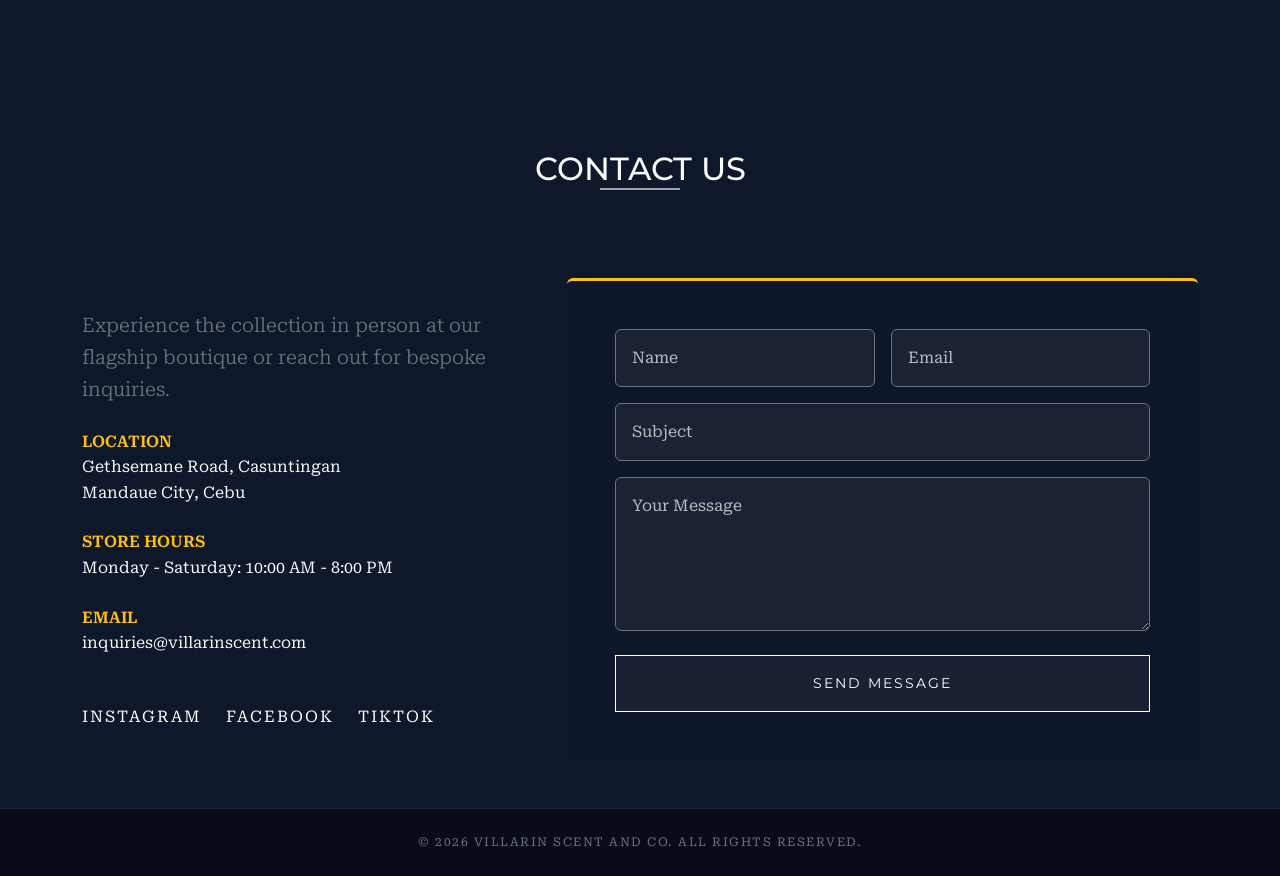
==== commit ea195a13: "feat: adding Contact Us update and button" ====
--- a/index.html
+++ b/index.html
@@ -250,21 +250,61 @@
         </div>
     </section>
 
-    <!-- Contact Us Section -->
-    <section id="contact-us" class="pt-5 mt-5 pb-4 mb-0 scroll-reveal">
-        <div class="container text-center">
-            <h2 class="text-uppercase mb-0">Contact Us</h2>
+<!-- Contact Us Section (Updated this one) -->
+<section id="contact-us" class="pt-5 mt-5 pb-5 mb-0 scroll-reveal">
+        <div class="container">
+            <h2 class="text-center text-uppercase mb-0">Contact Us</h2>
             <div class="divider"></div>
-            <p class="lead text-secondary">Experience the collection in person at our flagship boutique.</p>
-            <p class="fs-6 text-warning text-uppercase fw-semibold my-0">Gethsemane Road, Casuntingan Mandaue City, Cebu</p>
-            <p class="text-warning">Monday - Saturday: 10:00 AM - 8:00 PM</p>
-            <p class="lead text-secondary">For bespoke inquiries, wholesale, or customer assistance.</p>
-            <a href="#" class="email-link text-lowercase text-warning text-decoration-none pb-10 fs-6 d-inline-block">inquiries@villarinscent.com</a>
             
-            <div class="d-flex justify-content-center gap-5 mt-5 pb-6">
-                <a href="#" class="social-link text-white text-uppercase text-decoration-none" style="letter-spacing: 2px;">Instagram</a>
-                <a href="#" class="social-link text-white text-uppercase text-decoration-none" style="letter-spacing: 2px;">Facebook</a>
-                <a href="#" class="social-link text-white text-uppercase text-decoration-none" style="letter-spacing: 2px;">TikTok</a>
+            <div class="row g-5 mt-2">
+                <!-- Contact Info -->
+                <div class="col-lg-5 text-center text-lg-start d-flex flex-column justify-content-center">
+                    <p class="lead text-secondary mb-4">Experience the collection in person at our flagship boutique or reach out for bespoke inquiries.</p>
+                    
+                    <p class="fs-6 text-warning text-uppercase fw-semibold my-0">Location</p>
+                    <p class="text-light mb-4">Gethsemane Road, Casuntingan<br>Mandaue City, Cebu</p>
+                    
+                    <p class="fs-6 text-warning text-uppercase fw-semibold my-0">Store Hours</p>
+                    <p class="text-light mb-4">Monday - Saturday: 10:00 AM - 8:00 PM</p>
+                    
+                    <p class="fs-6 text-warning text-uppercase fw-semibold my-0">Email</p>
+                    <a class="text-lowercase text-light text-decoration-none mb-5 d-inline-block">inquiries@villarinscent.com</a>
+                    
+                    <div class="d-flex justify-content-center justify-content-lg-start gap-4">
+                        <a href="#" class="social-link text-white text-uppercase text-decoration-none" style="letter-spacing: 2px;">Instagram</a>
+                        <a href="#" class="social-link text-white text-uppercase text-decoration-none" style="letter-spacing: 2px;">Facebook</a>
+                        <a href="#" class="social-link text-white text-uppercase text-decoration-none" style="letter-spacing: 2px;">TikTok</a>
+                    </div>
+                </div>
+                
+                <!-- Contact Form -->
+                <div class="col-lg-7">
+                    <div class="glass-panel p-4 p-md-5 rounded border-top border-warning border-3 h-100">
+                        <form id="contactForm">
+                            <div class="row g-3 mb-3">
+                                <div class="col-md-6">
+                                    <input type="text" class="form-control bg-transparent text-white border-secondary p-3" placeholder="Name" required>
+                                </div>
+                                <div class="col-md-6">
+                                    <input type="email" class="form-control bg-transparent text-white border-secondary p-3" placeholder="Email" required>
+                                </div>
+                            </div>
+                            <div class="mb-3">
+                                <input type="text" class="form-control bg-transparent text-white border-secondary p-3" placeholder="Subject" required>
+                            </div>
+                            <div class="mb-4">
+                                <textarea class="form-control bg-transparent text-white border-secondary p-3" rows="5" placeholder="Your Message" required></textarea>
+                            </div>
+                            <button type="submit" class="cta-button text-uppercase w-100 py-3">Send Message</button>
+                        </form>
+                        
+                        <!-- Success Message -->
+                        <div id="contactSuccess" class="text-center d-none py-5">
+                            <h4 class="text-uppercase text-warning mb-3">Message Sent!</h4>
+                            <p class="text-light mb-0">Thank you for reaching out. Our team will get back to you shortly.</p>
+                        </div>
+                    </div>
+                </div>
             </div>
         </div>
     </section>
